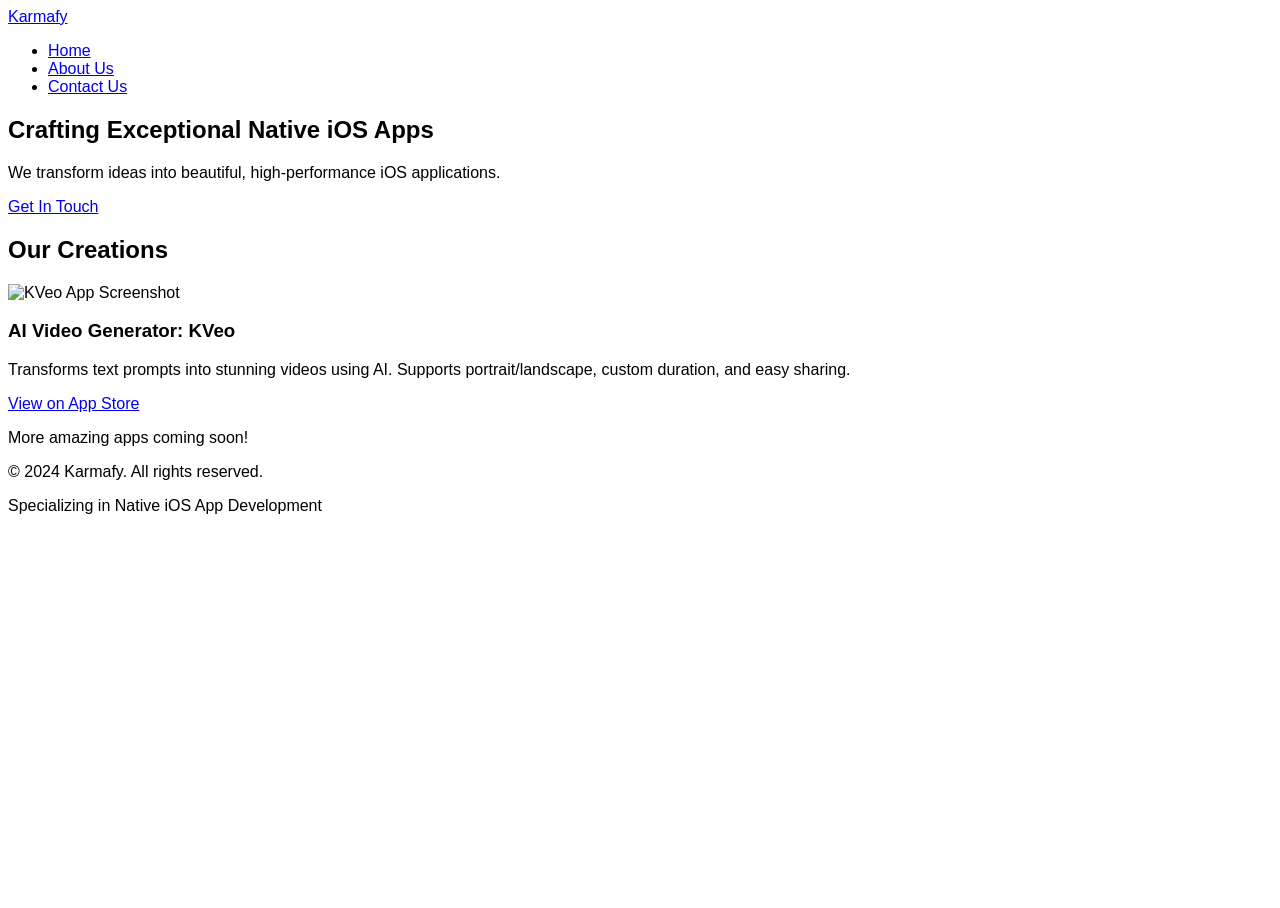
==== index.html @ cdb6f8f4 "initial commit" ====
<!DOCTYPE html>
<html lang="en">
<head>
    <meta charset="UTF-8">
    <meta name="viewport" content="width=device-width, initial-scale=1.0">
    <title>Karmafy - Native iOS App Development</title>
    <script src="https://cdn.tailwindcss.com"></script>
    <link rel="stylesheet" href="style.css">
    <style>
        /* Basic animation */
        @keyframes fadeIn {
            from { opacity: 0; transform: translateY(20px); }
            to { opacity: 1; transform: translateY(0); }
        }
        .animate-fadeIn {
            animation: fadeIn 0.8s ease-out forwards;
        }
    </style>
</head>
<body class="bg-gray-100 text-gray-800 font-sans">

    <!-- Header & Navigation -->
    <header class="bg-white shadow-md sticky top-0 z-50">
        <nav class="container mx-auto px-6 py-4 flex justify-between items-center">
            <a href="index.html" class="text-2xl font-bold text-indigo-600">Karmafy</a>
            <ul class="flex space-x-6">
                <li><a href="index.html" class="text-gray-600 hover:text-indigo-600 font-medium">Home</a></li>
                <li><a href="about.html" class="text-gray-600 hover:text-indigo-600 font-medium">About Us</a></li>
                <li><a href="contact.html" class="text-gray-600 hover:text-indigo-600 font-medium">Contact Us</a></li>
            </ul>
        </nav>
    </header>

    <!-- Hero Section -->
    <section class="bg-indigo-600 text-white py-20 animate-fadeIn">
        <div class="container mx-auto px-6 text-center">
            <h1 class="text-4xl md:text-5xl font-bold mb-4">Crafting Exceptional Native iOS Apps</h1>
            <p class="text-lg md:text-xl mb-8 text-indigo-100">We transform ideas into beautiful, high-performance iOS applications.</p>
            <a href="contact.html" class="bg-white text-indigo-600 font-semibold py-3 px-8 rounded-full hover:bg-gray-100 transition duration-300">Get In Touch</a>
        </div>
    </section>

    <!-- App Showcase Section -->
    <section id="apps" class="py-16">
        <div class="container mx-auto px-6">
            <h2 class="text-3xl font-bold text-center mb-12 animate-fadeIn" style="animation-delay: 0.2s;">Our Creations</h2>
            <div class="grid grid-cols-1 md:grid-cols-2 lg:grid-cols-3 gap-10">

                <!-- App Card 1: KVeo -->
                <div class="bg-white rounded-lg shadow-lg overflow-hidden transform hover:scale-105 transition duration-300 animate-fadeIn" style="animation-delay: 0.4s;">
                    <img src="assets/kveo-placeholder.png" alt="KVeo App Screenshot" class="w-full h-48 object-cover">
                    <div class="p-6">
                        <h3 class="text-xl font-semibold mb-2">AI Video Generator: KVeo</h3>
                        <p class="text-gray-600 mb-4">Transforms text prompts into stunning videos using AI. Supports portrait/landscape, custom duration, and easy sharing.</p>
                        <a href="https://apps.apple.com/app/id6744858677" target="_blank" rel="noopener noreferrer" class="inline-block bg-indigo-500 text-white py-2 px-4 rounded hover:bg-indigo-600 transition duration-300">View on App Store</a>
                    </div>
                </div>

                <!-- Add more app cards here -->
                 <div class="bg-white rounded-lg shadow-lg overflow-hidden transform hover:scale-105 transition duration-300 animate-fadeIn flex items-center justify-center h-full border-2 border-dashed border-gray-300" style="animation-delay: 0.6s;">
                    <p class="text-gray-500 text-center p-6">More amazing apps coming soon!</p>
                 </div>


            </div>
        </div>
    </section>

    <!-- Footer -->
    <footer class="bg-gray-800 text-gray-300 py-8 mt-16">
        <div class="container mx-auto px-6 text-center">
            <p>&copy; 2024 Karmafy. All rights reserved.</p>
             <p class="text-sm text-gray-500 mt-2">Specializing in Native iOS App Development</p>
        </div>
    </footer>

</body>
</html>
---- style.css ----
/* Custom Styles for Karmafy Website */

/* Ensure html and body take full height for potential sticky footer or layout needs */
html, body {
    height: 100%;
    font-family: sans-serif; /* Basic font stack */
}

/* Define animations */
@keyframes fadeIn {
    from {
        opacity: 0;
        transform: translateY(20px);
    }
    to {
        opacity: 1;
        transform: translateY(0);
    }
}

/* Utility class to apply the animation */
/* We apply this directly via inline style in the HTML for delay variations,
   but keep the definition here for clarity and potential future use. */
.animate-fadeIn {
    animation: fadeIn 0.8s ease-out forwards;
}

/* Add any additional custom styles or more complex animations below */

/* Example: Style for active navigation link (requires JS or page-specific classes) */
/* 
nav ul li a.active {
    color: #4f46e5; 
    font-weight: bold;
}
*/

/* Styling adjustments for Tailwind components if needed */
body {
    @apply bg-gray-100 text-gray-800 font-sans;
}

header {
    @apply bg-white shadow-md sticky top-0 z-50;
}

nav {
    @apply container mx-auto px-6 py-4 flex justify-between items-center;
}

footer {
    @apply bg-gray-800 text-gray-300 py-8 mt-16;
}

/* Note: @apply directives require a build step if used outside of Tailwind's direct mechanisms.
   If not using a build step, stick to standard CSS or Tailwind classes in HTML. 
   Keeping these here for reference but they won't work via CDN alone. */
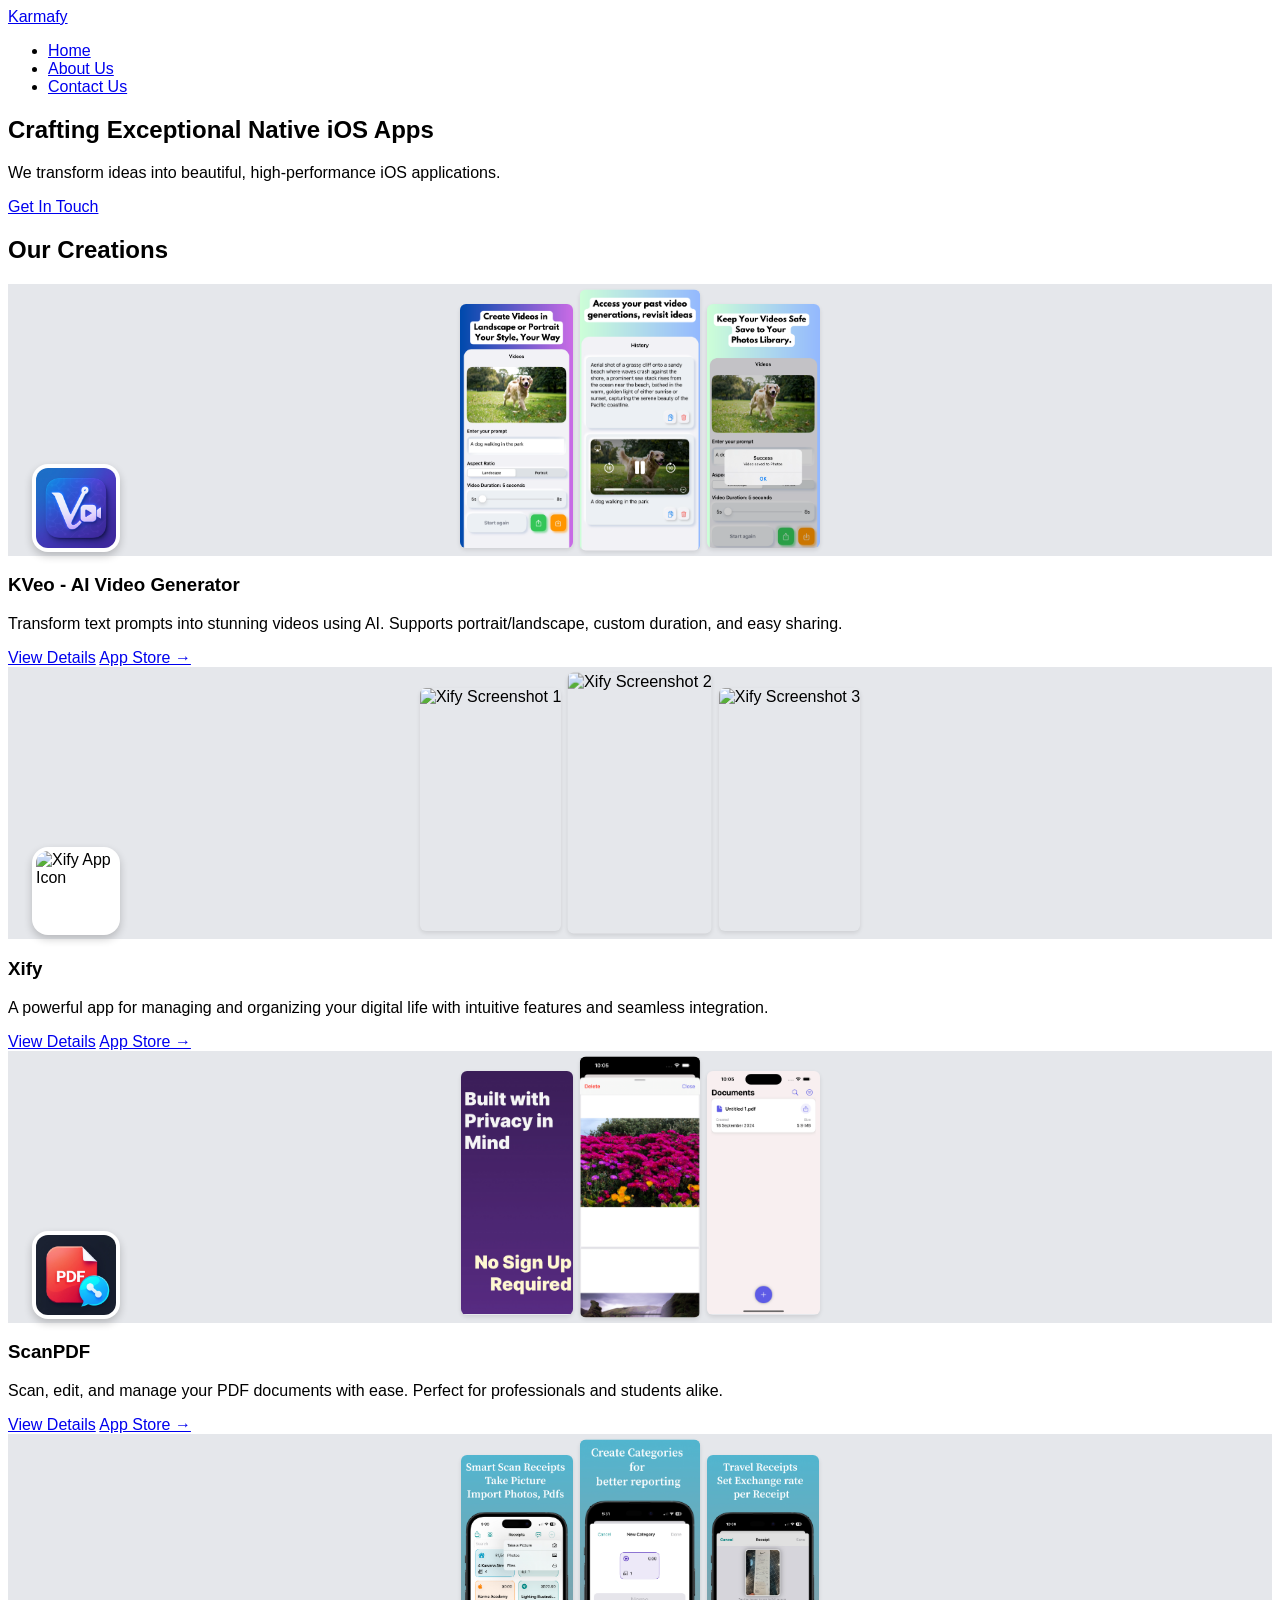
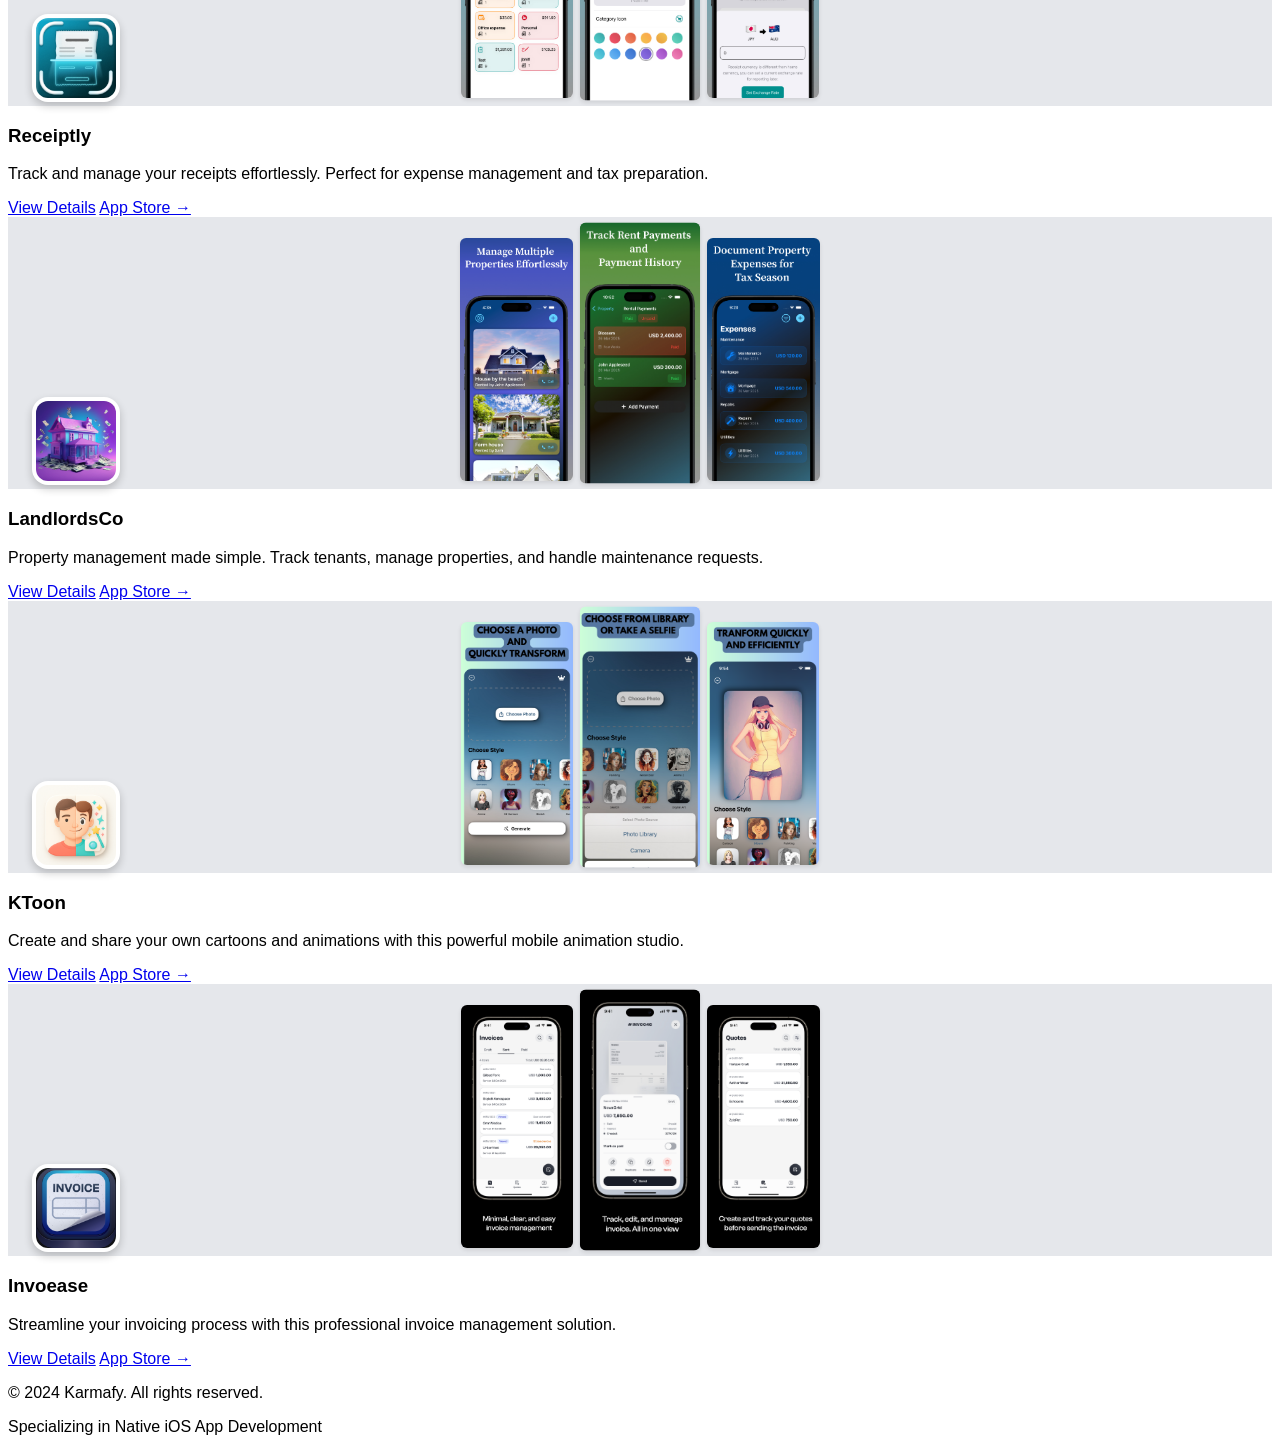
==== commit e1561739: "updated app icons and screenshots" ====
--- a/index.html
+++ b/index.html
@@ -15,6 +15,58 @@
         .animate-fadeIn {
             animation: fadeIn 0.8s ease-out forwards;
         }
+        
+        /* Modern card hover effect */
+        .app-card {
+            transition: all 0.3s ease;
+            position: relative; /* Needed for absolute positioning of icon */
+        }
+        .app-card:hover {
+            transform: translateY(-5px);
+            box-shadow: 0 10px 25px -5px rgba(0, 0, 0, 0.1);
+        }
+        
+        /* Updated screenshot preview styles */
+        .app-screenshots-preview {
+            display: flex;
+            justify-content: center; /* Center the screenshots horizontally */
+            align-items: flex-end; /* Align bottom */
+            gap: 0.5rem; /* Space between screenshots */
+            padding: 0.5rem; /* Padding around the group */
+            height: 16rem; /* h-64 */
+            overflow: hidden; /* Hide overflow */
+            background-color: #e5e7eb; /* gray-200, slightly darker */
+        }
+        .app-screenshot-preview {
+            height: 95%; /* Slightly less than container */
+            max-width: 30%; /* Limit width */
+            object-fit: contain;
+            border-radius: 0.375rem; /* rounded-md */
+            box-shadow: 0 2px 4px rgba(0,0,0,0.1);
+            flex-shrink: 0; /* Prevent shrinking */
+        }
+         /* Style for the middle screenshot to be slightly larger/raised */
+        .app-screenshot-preview:nth-child(2) {
+             height: 100%; /* Full height */
+             transform: scale(1.02); /* Slightly larger */
+             z-index: 10;
+        }
+
+
+        /* App Icon Styling */
+        .app-icon {
+            position: absolute;
+            top: 14rem; /* Adjust based on screenshot height (h-64 = 16rem) - slightly less now */
+            left: 1.5rem; /* Corresponds to p-6 */
+            transform: translateY(-50%);
+            width: 5rem; /* 80px */
+            height: 5rem; /* 80px */
+            border-radius: 1rem; /* Rounded corners */
+            box-shadow: 0 4px 8px rgba(0,0,0,0.2);
+            background-color: white; /* Ensure bg visibility if image has transparency */
+            padding: 0.25rem; /* Small padding */
+            z-index: 20; /* Ensure icon is above screenshots */
+        }
     </style>
 </head>
 <body class="bg-gray-100 text-gray-800 font-sans">
@@ -44,23 +96,133 @@
     <section id="apps" class="py-16">
         <div class="container mx-auto px-6">
             <h2 class="text-3xl font-bold text-center mb-12 animate-fadeIn" style="animation-delay: 0.2s;">Our Creations</h2>
-            <div class="grid grid-cols-1 md:grid-cols-2 lg:grid-cols-3 gap-10">
-
-                <!-- App Card 1: KVeo -->
-                <div class="bg-white rounded-lg shadow-lg overflow-hidden transform hover:scale-105 transition duration-300 animate-fadeIn" style="animation-delay: 0.4s;">
-                    <img src="assets/kveo-placeholder.png" alt="KVeo App Screenshot" class="w-full h-48 object-cover">
-                    <div class="p-6">
-                        <h3 class="text-xl font-semibold mb-2">AI Video Generator: KVeo</h3>
-                        <p class="text-gray-600 mb-4">Transforms text prompts into stunning videos using AI. Supports portrait/landscape, custom duration, and easy sharing.</p>
-                        <a href="https://apps.apple.com/app/id6744858677" target="_blank" rel="noopener noreferrer" class="inline-block bg-indigo-500 text-white py-2 px-4 rounded hover:bg-indigo-600 transition duration-300">View on App Store</a>
-                    </div>
-                </div>
-
-                <!-- Add more app cards here -->
-                 <div class="bg-white rounded-lg shadow-lg overflow-hidden transform hover:scale-105 transition duration-300 animate-fadeIn flex items-center justify-center h-full border-2 border-dashed border-gray-300" style="animation-delay: 0.6s;">
-                    <p class="text-gray-500 text-center p-6">More amazing apps coming soon!</p>
-                 </div>
-
+            <div class="grid grid-cols-1 md:grid-cols-2 lg:grid-cols-3 gap-x-8 gap-y-12"> <!-- Increased gap-y -->
+
+                <!-- KVeo App Card -->
+                <div class="app-card bg-white rounded-xl shadow-lg overflow-hidden animate-fadeIn" style="animation-delay: 0.4s;" data-appname="kveo">
+                    <div class="app-screenshots-preview"> 
+                        <img src="assets/kveo/1.png" alt="KVeo Screenshot 1" class="app-screenshot-preview">
+                        <img src="assets/kveo/2.png" alt="KVeo Screenshot 2" class="app-screenshot-preview">
+                        <img src="assets/kveo/3.png" alt="KVeo Screenshot 3" class="app-screenshot-preview">
+                    </div>
+                    <img src="assets/kveo/appIcon.png" alt="KVeo App Icon" class="app-icon">
+                    <div class="p-6 pt-12"> <!-- Reduced top padding slightly -->
+                        <h3 class="text-xl font-semibold mb-2 mt-2">KVeo - AI Video Generator</h3> <!-- Added mt-2 -->
+                        <p class="text-gray-600 mb-4 text-sm leading-relaxed">Transform text prompts into stunning videos using AI. Supports portrait/landscape, custom duration, and easy sharing.</p>
+                        <div class="flex justify-between items-center mt-4">
+                            <a href="app-detail.html?app=kveo" class="text-sm text-indigo-500 hover:underline">View Details</a>
+                            <a href="#" target="_blank" rel="noopener noreferrer" class="app-store-link inline-block bg-indigo-600 text-white text-sm py-2 px-5 rounded-lg hover:bg-indigo-700 transition duration-300">App Store &rarr;</a>
+                        </div>
+                    </div>
+                </div>
+
+                <!-- Xify App Card -->
+                 <div class="app-card bg-white rounded-xl shadow-lg overflow-hidden animate-fadeIn" style="animation-delay: 0.5s;" data-appname="xify">
+                    <div class="app-screenshots-preview">
+                        <img src="assets/xify/1.png" alt="Xify Screenshot 1" class="app-screenshot-preview">
+                        <img src="assets/xify/2.png" alt="Xify Screenshot 2" class="app-screenshot-preview">
+                        <img src="assets/xify/3.png" alt="Xify Screenshot 3" class="app-screenshot-preview">
+                    </div>
+                    <img src="assets/xify/appIcon.png" alt="Xify App Icon" class="app-icon">
+                    <div class="p-6 pt-12">
+                        <h3 class="text-xl font-semibold mb-2 mt-2">Xify</h3>
+                        <p class="text-gray-600 mb-4 text-sm leading-relaxed">A powerful app for managing and organizing your digital life with intuitive features and seamless integration.</p>
+                         <div class="flex justify-between items-center mt-4">
+                            <a href="app-detail.html?app=xify" class="text-sm text-indigo-500 hover:underline">View Details</a>
+                            <a href="#" target="_blank" rel="noopener noreferrer" class="app-store-link inline-block bg-indigo-600 text-white text-sm py-2 px-5 rounded-lg hover:bg-indigo-700 transition duration-300">App Store &rarr;</a> <!-- Update href -->
+                        </div>
+                    </div>
+                </div>
+
+                <!-- ScanPDF App Card -->
+                 <div class="app-card bg-white rounded-xl shadow-lg overflow-hidden animate-fadeIn" style="animation-delay: 0.6s;" data-appname="scanpdf">
+                    <div class="app-screenshots-preview">
+                        <img src="assets/scanpdf/1.png" alt="ScanPDF Screenshot 1" class="app-screenshot-preview">
+                        <img src="assets/scanpdf/2.png" alt="ScanPDF Screenshot 2" class="app-screenshot-preview">
+                        <img src="assets/scanpdf/3.png" alt="ScanPDF Screenshot 3" class="app-screenshot-preview">
+                    </div>
+                     <img src="assets/scanpdf/appIcon.png" alt="ScanPDF App Icon" class="app-icon">
+                    <div class="p-6 pt-12">
+                        <h3 class="text-xl font-semibold mb-2 mt-2">ScanPDF</h3>
+                        <p class="text-gray-600 mb-4 text-sm leading-relaxed">Scan, edit, and manage your PDF documents with ease. Perfect for professionals and students alike.</p>
+                         <div class="flex justify-between items-center mt-4">
+                            <a href="app-detail.html?app=scanpdf" class="text-sm text-indigo-500 hover:underline">View Details</a>
+                            <a href="#" target="_blank" rel="noopener noreferrer" class="app-store-link inline-block bg-indigo-600 text-white text-sm py-2 px-5 rounded-lg hover:bg-indigo-700 transition duration-300">App Store &rarr;</a> <!-- Update href -->
+                        </div>
+                    </div>
+                </div>
+
+                <!-- Receiptly App Card -->
+                 <div class="app-card bg-white rounded-xl shadow-lg overflow-hidden animate-fadeIn" style="animation-delay: 0.7s;" data-appname="receiptly">
+                    <div class="app-screenshots-preview">
+                        <img src="assets/receiptly/1.png" alt="Receiptly Screenshot 1" class="app-screenshot-preview">
+                        <img src="assets/receiptly/2.png" alt="Receiptly Screenshot 2" class="app-screenshot-preview">
+                        <img src="assets/receiptly/3.png" alt="Receiptly Screenshot 3" class="app-screenshot-preview">
+                    </div>
+                    <img src="assets/receiptly/appIcon.png" alt="Receiptly App Icon" class="app-icon">
+                    <div class="p-6 pt-12">
+                        <h3 class="text-xl font-semibold mb-2 mt-2">Receiptly</h3>
+                        <p class="text-gray-600 mb-4 text-sm leading-relaxed">Track and manage your receipts effortlessly. Perfect for expense management and tax preparation.</p>
+                         <div class="flex justify-between items-center mt-4">
+                            <a href="app-detail.html?app=receiptly" class="text-sm text-indigo-500 hover:underline">View Details</a>
+                            <a href="#" target="_blank" rel="noopener noreferrer" class="app-store-link inline-block bg-indigo-600 text-white text-sm py-2 px-5 rounded-lg hover:bg-indigo-700 transition duration-300">App Store &rarr;</a> <!-- Update href -->
+                        </div>
+                    </div>
+                </div>
+
+                <!-- LandlordsCo App Card -->
+                <div class="app-card bg-white rounded-xl shadow-lg overflow-hidden animate-fadeIn" style="animation-delay: 0.8s;" data-appname="landlordsco">
+                    <div class="app-screenshots-preview">
+                        <img src="assets/landlordsco/1.png" alt="LandlordsCo Screenshot 1" class="app-screenshot-preview">
+                        <img src="assets/landlordsco/2.png" alt="LandlordsCo Screenshot 2" class="app-screenshot-preview">
+                        <img src="assets/landlordsco/3.png" alt="LandlordsCo Screenshot 3" class="app-screenshot-preview">
+                    </div>
+                    <img src="assets/landlordsco/appIcon.png" alt="LandlordsCo App Icon" class="app-icon">
+                    <div class="p-6 pt-12">
+                        <h3 class="text-xl font-semibold mb-2 mt-2">LandlordsCo</h3>
+                        <p class="text-gray-600 mb-4 text-sm leading-relaxed">Property management made simple. Track tenants, manage properties, and handle maintenance requests.</p>
+                        <div class="flex justify-between items-center mt-4">
+                            <a href="app-detail.html?app=landlordsco" class="text-sm text-indigo-500 hover:underline">View Details</a>
+                            <a href="#" target="_blank" rel="noopener noreferrer" class="app-store-link inline-block bg-indigo-600 text-white text-sm py-2 px-5 rounded-lg hover:bg-indigo-700 transition duration-300">App Store &rarr;</a> <!-- Update href -->
+                        </div>
+                    </div>
+                </div>
+
+                <!-- KToon App Card -->
+                 <div class="app-card bg-white rounded-xl shadow-lg overflow-hidden animate-fadeIn" style="animation-delay: 0.9s;" data-appname="ktoon">
+                     <div class="app-screenshots-preview">
+                        <img src="assets/ktoon/1.png" alt="KToon Screenshot 1" class="app-screenshot-preview">
+                        <img src="assets/ktoon/2.png" alt="KToon Screenshot 2" class="app-screenshot-preview">
+                        <img src="assets/ktoon/3.png" alt="KToon Screenshot 3" class="app-screenshot-preview">
+                    </div>
+                    <img src="assets/ktoon/appIcon.png" alt="KToon App Icon" class="app-icon">
+                    <div class="p-6 pt-12">
+                        <h3 class="text-xl font-semibold mb-2 mt-2">KToon</h3>
+                        <p class="text-gray-600 mb-4 text-sm leading-relaxed">Create and share your own cartoons and animations with this powerful mobile animation studio.</p>
+                        <div class="flex justify-between items-center mt-4">
+                            <a href="app-detail.html?app=ktoon" class="text-sm text-indigo-500 hover:underline">View Details</a>
+                            <a href="#" target="_blank" rel="noopener noreferrer" class="app-store-link inline-block bg-indigo-600 text-white text-sm py-2 px-5 rounded-lg hover:bg-indigo-700 transition duration-300">App Store &rarr;</a> <!-- Update href -->
+                        </div>
+                    </div>
+                </div>
+
+                <!-- Invoease App Card -->
+                 <div class="app-card bg-white rounded-xl shadow-lg overflow-hidden animate-fadeIn" style="animation-delay: 1.0s;" data-appname="invoease">
+                     <div class="app-screenshots-preview">
+                        <img src="assets/invoease/1.png" alt="Invoease Screenshot 1" class="app-screenshot-preview">
+                        <img src="assets/invoease/2.png" alt="Invoease Screenshot 2" class="app-screenshot-preview">
+                        <img src="assets/invoease/3.png" alt="Invoease Screenshot 3" class="app-screenshot-preview">
+                    </div>
+                    <img src="assets/invoease/appIcon.png" alt="Invoease App Icon" class="app-icon">
+                    <div class="p-6 pt-12">
+                        <h3 class="text-xl font-semibold mb-2 mt-2">Invoease</h3>
+                        <p class="text-gray-600 mb-4 text-sm leading-relaxed">Streamline your invoicing process with this professional invoice management solution.</p>
+                         <div class="flex justify-between items-center mt-4">
+                            <a href="app-detail.html?app=invoease" class="text-sm text-indigo-500 hover:underline">View Details</a>
+                            <a href="#" target="_blank" rel="noopener noreferrer" class="app-store-link inline-block bg-indigo-600 text-white text-sm py-2 px-5 rounded-lg hover:bg-indigo-700 transition duration-300">App Store &rarr;</a> <!-- Update href -->
+                        </div>
+                    </div>
+                </div>
 
             </div>
         </div>
@@ -70,9 +232,58 @@
     <footer class="bg-gray-800 text-gray-300 py-8 mt-16">
         <div class="container mx-auto px-6 text-center">
             <p>&copy; 2024 Karmafy. All rights reserved.</p>
-             <p class="text-sm text-gray-500 mt-2">Specializing in Native iOS App Development</p>
+            <p class="text-sm text-gray-500 mt-2">Specializing in Native iOS App Development</p>
         </div>
     </footer>
 
+    <script>
+    document.addEventListener('DOMContentLoaded', () => {
+        const appCards = document.querySelectorAll('.app-card');
+
+        appCards.forEach(card => {
+            const appName = card.dataset.appname;
+            const appStoreLink = card.querySelector('.app-store-link');
+
+            if (!appName || !appStoreLink) {
+                console.warn('Could not find appName or App Store link for a card:', card);
+                return; // Skip this card if essential elements are missing
+            }
+
+            // Define the base URL for the App Store
+            const appStoreBaseUrl = 'https://apps.apple.com/app/id';
+
+            // Fetch the descriptions.json for this app
+            fetch(`assets/${appName}/descriptions.json`)
+                .then(response => {
+                    if (!response.ok) {
+                        // If file not found (404) or other error, log it but don't break the page
+                        console.warn(`Could not fetch descriptions.json for ${appName}. Status: ${response.status}`);
+                        return null; // Return null to indicate failure
+                    }
+                    return response.json();
+                })
+                .then(data => {
+                    if (data && data.appId) {
+                        const appStoreUrl = `${appStoreBaseUrl}${data.appId}`;
+                        appStoreLink.href = appStoreUrl; // Update the link's href
+                    } else if (data) {
+                         // JSON loaded but appId is missing
+                        console.warn(`AppId not found in descriptions.json for ${appName}. Leaving link as '#'.`);
+                        appStoreLink.href = '#'; // Keep default or set explicitly
+                    } else {
+                        // This case handles the null return from a failed fetch
+                        console.warn(`Descriptions.json was not loaded for ${appName}. Leaving link as '#'.`);
+                        appStoreLink.href = '#'; // Keep default or set explicitly
+                    }
+                })
+                .catch(error => {
+                    // Catch network errors or JSON parsing errors
+                    console.error(`Error processing descriptions.json for ${appName}:`, error);
+                     appStoreLink.href = '#'; // Ensure link doesn't point anywhere problematic
+                });
+        });
+    });
+    </script>
+
 </body>
 </html> 
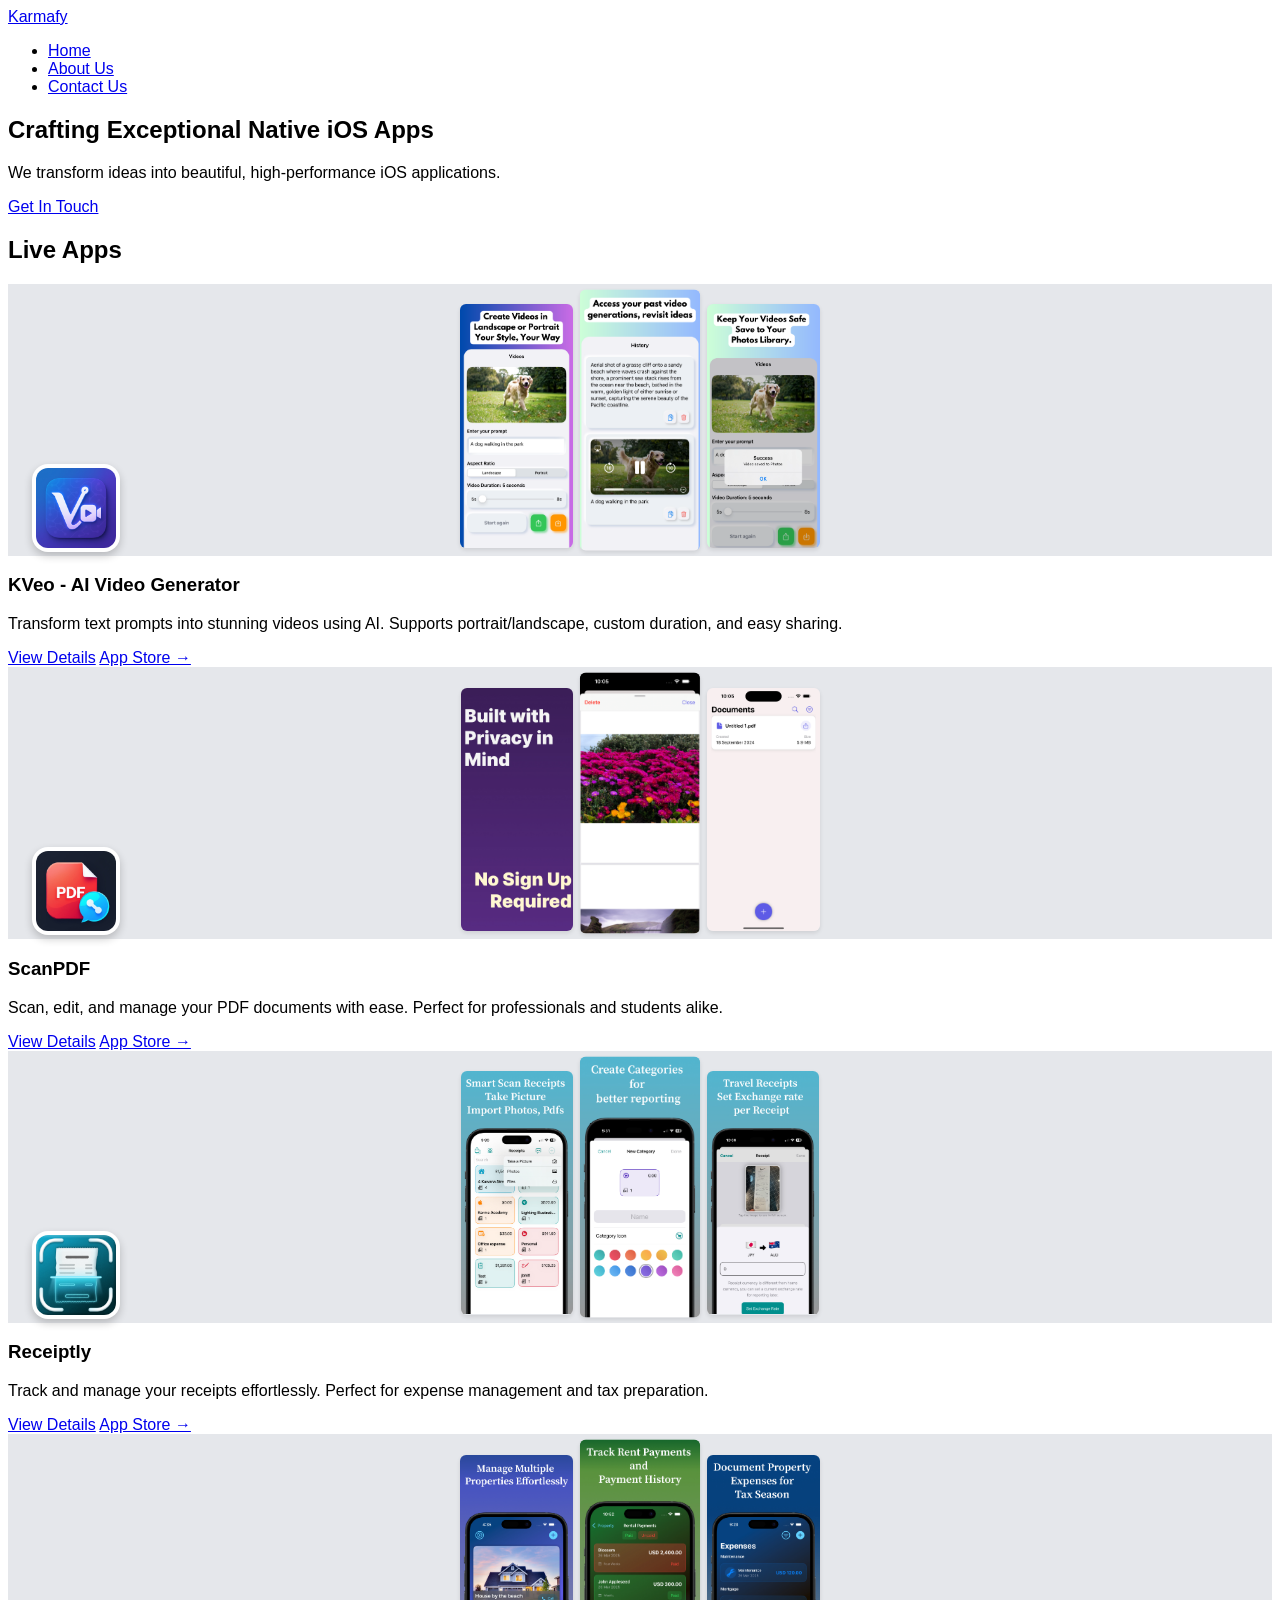
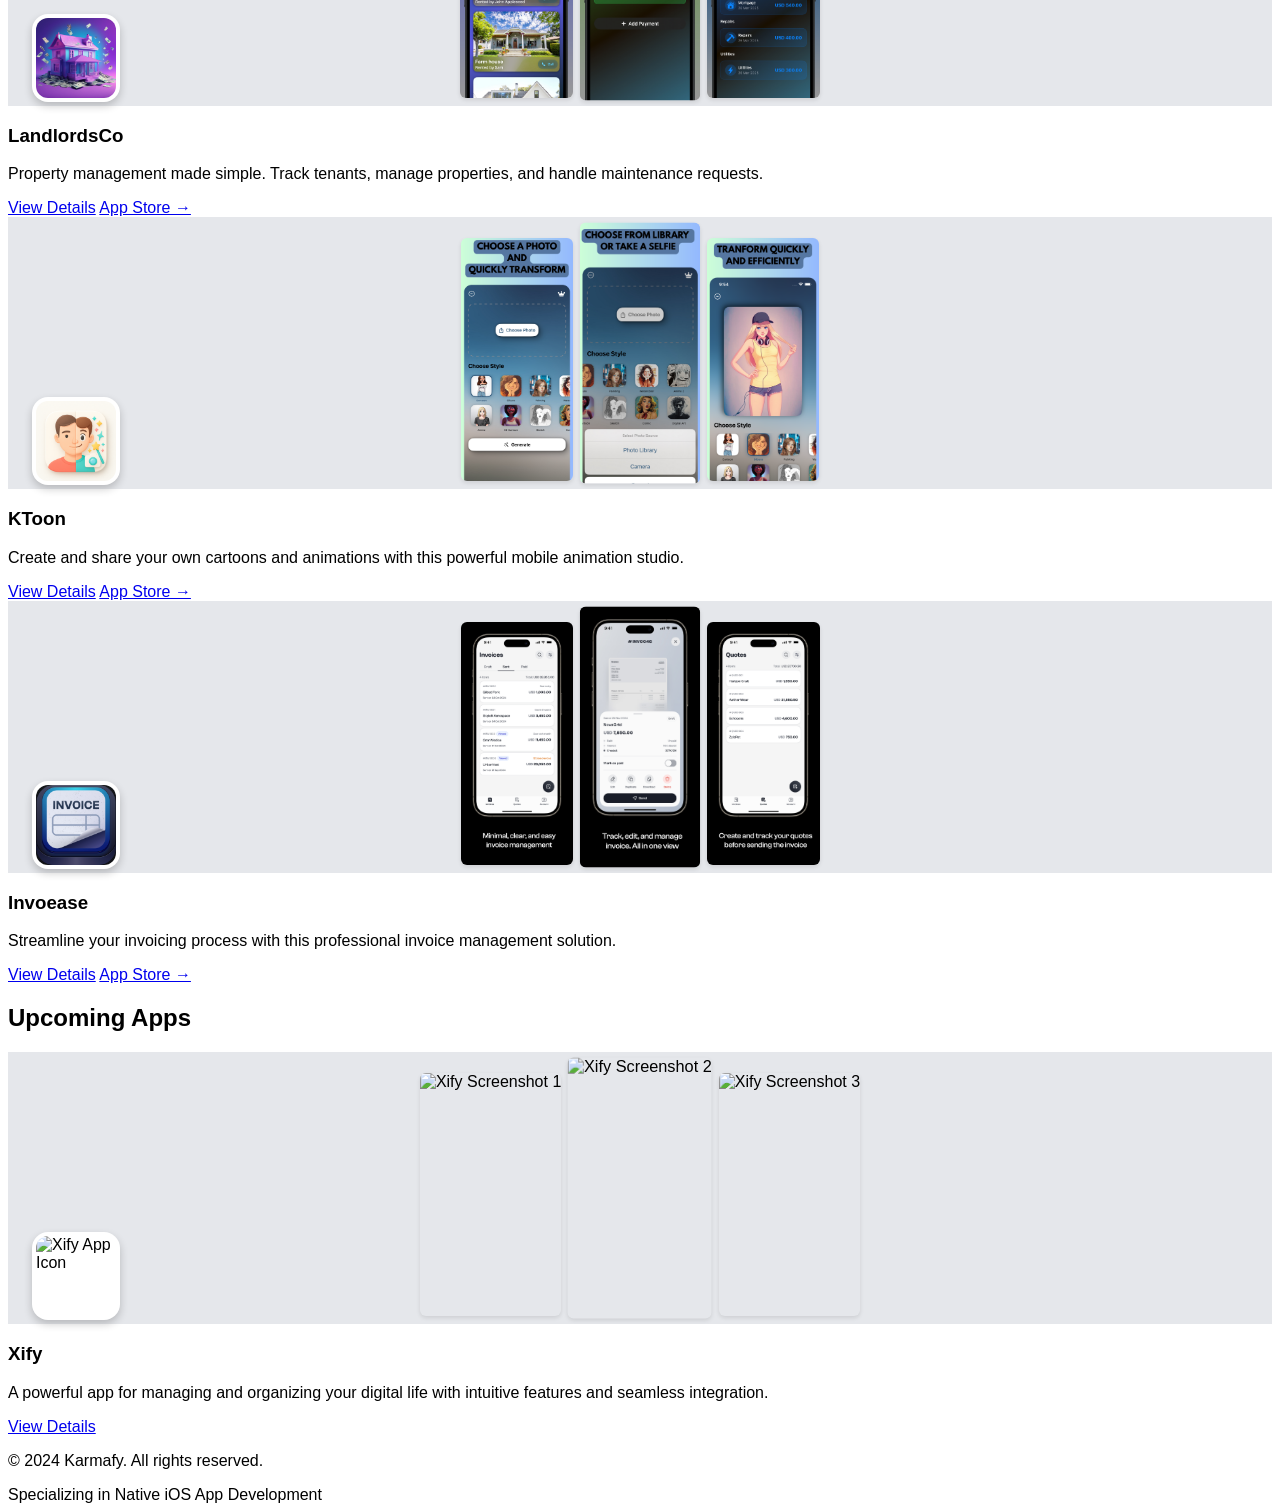
==== commit c2a2db90: "create different sections live and upcoming" ====
--- a/index.html
+++ b/index.html
@@ -95,8 +95,25 @@
     <!-- App Showcase Section -->
     <section id="apps" class="py-16">
         <div class="container mx-auto px-6">
-            <h2 class="text-3xl font-bold text-center mb-12 animate-fadeIn" style="animation-delay: 0.2s;">Our Creations</h2>
-            <div class="grid grid-cols-1 md:grid-cols-2 lg:grid-cols-3 gap-x-8 gap-y-12"> <!-- Increased gap-y -->
+            
+            <!-- Live Apps Section -->
+            <div id="live-apps-section">
+                <h2 class="text-3xl font-bold text-center mb-12 animate-fadeIn" style="animation-delay: 0.2s;">Live Apps</h2>
+                <div id="live-apps-grid" class="grid grid-cols-1 md:grid-cols-2 lg:grid-cols-3 gap-x-8 gap-y-12 mb-16">
+                    <!-- Live app cards will be moved here by JS -->
+                </div>
+            </div>
+
+            <!-- Upcoming Apps Section -->
+            <div id="upcoming-apps-section" style="display: none;"> <!-- Initially hidden -->
+                 <h2 class="text-3xl font-bold text-center mb-12 animate-fadeIn" style="animation-delay: 0.3s;">Upcoming Apps</h2>
+                 <div id="upcoming-apps-grid" class="grid grid-cols-1 md:grid-cols-2 lg:grid-cols-3 gap-x-8 gap-y-12">
+                    <!-- Upcoming app cards will be moved here by JS -->
+                </div>
+            </div>
+
+            <!-- Original container - Will be hidden/cleared by JS -->
+            <div id="original-apps-grid" class="grid grid-cols-1 md:grid-cols-2 lg:grid-cols-3 gap-x-8 gap-y-12" style="display: none;"> 
 
                 <!-- KVeo App Card -->
                 <div class="app-card bg-white rounded-xl shadow-lg overflow-hidden animate-fadeIn" style="animation-delay: 0.4s;" data-appname="kveo">
@@ -238,50 +255,103 @@
 
     <script>
     document.addEventListener('DOMContentLoaded', () => {
-        const appCards = document.querySelectorAll('.app-card');
-
-        appCards.forEach(card => {
+        const originalAppsGrid = document.getElementById('original-apps-grid');
+        const liveAppsGrid = document.getElementById('live-apps-grid');
+        const upcomingAppsGrid = document.getElementById('upcoming-apps-grid');
+        const upcomingSection = document.getElementById('upcoming-apps-section');
+        const appCards = Array.from(originalAppsGrid.querySelectorAll('.app-card')); // Get cards from original grid
+
+        if (!liveAppsGrid || !upcomingAppsGrid || !upcomingSection || !originalAppsGrid) {
+            console.error('Required grid elements not found!');
+            return;
+        }
+
+        const appStoreBaseUrl = 'https://apps.apple.com/app/id';
+        let upcomingAppCount = 0;
+
+        // Create an array of promises to fetch data for all cards
+        const fetchPromises = appCards.map(card => {
             const appName = card.dataset.appname;
-            const appStoreLink = card.querySelector('.app-store-link');
-
-            if (!appName || !appStoreLink) {
-                console.warn('Could not find appName or App Store link for a card:', card);
-                return; // Skip this card if essential elements are missing
+            if (!appName) {
+                console.warn('Card missing data-appname:', card);
+                return Promise.resolve({ card, data: null, error: 'Missing data-appname' }); // Resolve gracefully
             }
-
-            // Define the base URL for the App Store
-            const appStoreBaseUrl = 'https://apps.apple.com/app/id';
-
-            // Fetch the descriptions.json for this app
-            fetch(`assets/${appName}/descriptions.json`)
+            
+            return fetch(`assets/${appName}/descriptions.json`)
                 .then(response => {
                     if (!response.ok) {
-                        // If file not found (404) or other error, log it but don't break the page
+                        // Treat fetch errors (like 404) as 'upcoming' or 'data unavailable'
                         console.warn(`Could not fetch descriptions.json for ${appName}. Status: ${response.status}`);
-                        return null; // Return null to indicate failure
+                        return { card, data: { isLive: false, appId: null }, error: `Fetch failed: ${response.status}` }; // Default to upcoming
                     }
-                    return response.json();
-                })
-                .then(data => {
-                    if (data && data.appId) {
-                        const appStoreUrl = `${appStoreBaseUrl}${data.appId}`;
-                        appStoreLink.href = appStoreUrl; // Update the link's href
-                    } else if (data) {
-                         // JSON loaded but appId is missing
-                        console.warn(`AppId not found in descriptions.json for ${appName}. Leaving link as '#'.`);
-                        appStoreLink.href = '#'; // Keep default or set explicitly
-                    } else {
-                        // This case handles the null return from a failed fetch
-                        console.warn(`Descriptions.json was not loaded for ${appName}. Leaving link as '#'.`);
-                        appStoreLink.href = '#'; // Keep default or set explicitly
-                    }
+                    return response.json().then(data => ({ card, data, error: null }));
                 })
                 .catch(error => {
-                    // Catch network errors or JSON parsing errors
-                    console.error(`Error processing descriptions.json for ${appName}:`, error);
-                     appStoreLink.href = '#'; // Ensure link doesn't point anywhere problematic
+                    console.error(`Error fetching or parsing descriptions.json for ${appName}:`, error);
+                    return { card, data: { isLive: false, appId: null }, error: error.message }; // Default to upcoming on error
                 });
         });
+
+        // Process all fetches once they settle
+        Promise.allSettled(fetchPromises)
+            .then(results => {
+                results.forEach(result => {
+                    let isLive = false; // Default to not live
+
+                    if (result.status === 'fulfilled') {
+                        const { card, data, error } = result.value;
+                        const appStoreLink = card.querySelector('.app-store-link');
+                        
+                        // Determine live status
+                        isLive = (data && data.isLive === true);
+
+                        // Update App Store link if possible AND the app is live
+                        if (appStoreLink && isLive && data && data.appId) {
+                            const appStoreUrl = `${appStoreBaseUrl}${data.appId}`;
+                            appStoreLink.href = appStoreUrl;
+                            appStoreLink.style.display = ''; // Ensure visible if live
+                        } else if (appStoreLink) {
+                            // If not live, or no appId, hide the link
+                            appStoreLink.style.display = 'none'; 
+                            if(!error && !isLive && data && data.appId) console.warn(`Hiding App Store link for non-live app: ${card.dataset.appname}`);
+                            else if(!error && isLive && !(data && data.appId)) console.warn(`Hiding App Store link due to missing appId for live app: ${card.dataset.appname}`);
+                            else if (!isLive) console.warn(`Hiding App Store link for upcoming/failed fetch app: ${card.dataset.appname}`);
+                        }
+
+                        // Sort into grids based on determined live status
+                        if (isLive) {
+                            liveAppsGrid.appendChild(card);
+                        } else {
+                            upcomingAppsGrid.appendChild(card);
+                            upcomingAppCount++;
+                        }
+                    } else {
+                        // Handle rejected promises (though catch above should handle most)
+                        console.error('Fetch promise rejected:', result.reason);
+                        // Move card to upcoming as a fallback
+                         if(result.reason && result.reason.card) {
+                            const card = result.reason.card;
+                            const appStoreLink = card.querySelector('.app-store-link');
+                            if (appStoreLink) {
+                                 appStoreLink.style.display = 'none'; // Hide link on error too
+                            }
+                            upcomingAppsGrid.appendChild(card);
+                            upcomingAppCount++;
+                         } 
+                    }
+                });
+
+                // Show the upcoming section only if it has apps
+                if (upcomingAppCount > 0) {
+                    upcomingSection.style.display = 'block';
+                }
+                
+                // Optional: Remove the original grid from DOM after processing
+                // originalAppsGrid.remove(); 
+                // Or ensure it stays hidden:
+                 originalAppsGrid.style.display = 'none';
+
+            });
     });
     </script>
 
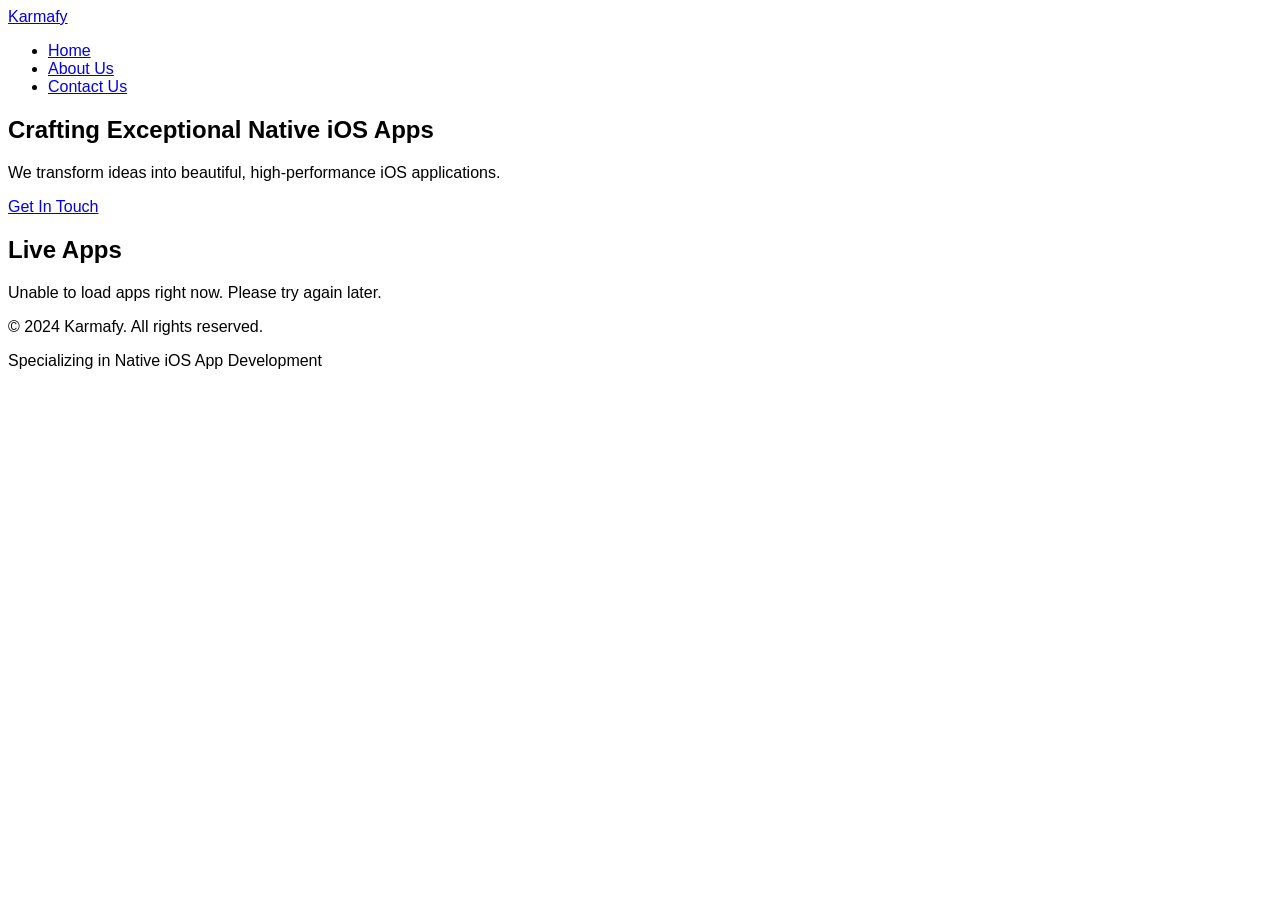
==== commit fea61497: "updated site" ====
--- a/index.html
+++ b/index.html
@@ -253,107 +253,7 @@
         </div>
     </footer>
 
-    <script>
-    document.addEventListener('DOMContentLoaded', () => {
-        const originalAppsGrid = document.getElementById('original-apps-grid');
-        const liveAppsGrid = document.getElementById('live-apps-grid');
-        const upcomingAppsGrid = document.getElementById('upcoming-apps-grid');
-        const upcomingSection = document.getElementById('upcoming-apps-section');
-        const appCards = Array.from(originalAppsGrid.querySelectorAll('.app-card')); // Get cards from original grid
-
-        if (!liveAppsGrid || !upcomingAppsGrid || !upcomingSection || !originalAppsGrid) {
-            console.error('Required grid elements not found!');
-            return;
-        }
-
-        const appStoreBaseUrl = 'https://apps.apple.com/app/id';
-        let upcomingAppCount = 0;
-
-        // Create an array of promises to fetch data for all cards
-        const fetchPromises = appCards.map(card => {
-            const appName = card.dataset.appname;
-            if (!appName) {
-                console.warn('Card missing data-appname:', card);
-                return Promise.resolve({ card, data: null, error: 'Missing data-appname' }); // Resolve gracefully
-            }
-            
-            return fetch(`assets/${appName}/descriptions.json`)
-                .then(response => {
-                    if (!response.ok) {
-                        // Treat fetch errors (like 404) as 'upcoming' or 'data unavailable'
-                        console.warn(`Could not fetch descriptions.json for ${appName}. Status: ${response.status}`);
-                        return { card, data: { isLive: false, appId: null }, error: `Fetch failed: ${response.status}` }; // Default to upcoming
-                    }
-                    return response.json().then(data => ({ card, data, error: null }));
-                })
-                .catch(error => {
-                    console.error(`Error fetching or parsing descriptions.json for ${appName}:`, error);
-                    return { card, data: { isLive: false, appId: null }, error: error.message }; // Default to upcoming on error
-                });
-        });
-
-        // Process all fetches once they settle
-        Promise.allSettled(fetchPromises)
-            .then(results => {
-                results.forEach(result => {
-                    let isLive = false; // Default to not live
-
-                    if (result.status === 'fulfilled') {
-                        const { card, data, error } = result.value;
-                        const appStoreLink = card.querySelector('.app-store-link');
-                        
-                        // Determine live status
-                        isLive = (data && data.isLive === true);
-
-                        // Update App Store link if possible AND the app is live
-                        if (appStoreLink && isLive && data && data.appId) {
-                            const appStoreUrl = `${appStoreBaseUrl}${data.appId}`;
-                            appStoreLink.href = appStoreUrl;
-                            appStoreLink.style.display = ''; // Ensure visible if live
-                        } else if (appStoreLink) {
-                            // If not live, or no appId, hide the link
-                            appStoreLink.style.display = 'none'; 
-                            if(!error && !isLive && data && data.appId) console.warn(`Hiding App Store link for non-live app: ${card.dataset.appname}`);
-                            else if(!error && isLive && !(data && data.appId)) console.warn(`Hiding App Store link due to missing appId for live app: ${card.dataset.appname}`);
-                            else if (!isLive) console.warn(`Hiding App Store link for upcoming/failed fetch app: ${card.dataset.appname}`);
-                        }
-
-                        // Sort into grids based on determined live status
-                        if (isLive) {
-                            liveAppsGrid.appendChild(card);
-                        } else {
-                            upcomingAppsGrid.appendChild(card);
-                            upcomingAppCount++;
-                        }
-                    } else {
-                        // Handle rejected promises (though catch above should handle most)
-                        console.error('Fetch promise rejected:', result.reason);
-                        // Move card to upcoming as a fallback
-                         if(result.reason && result.reason.card) {
-                            const card = result.reason.card;
-                            const appStoreLink = card.querySelector('.app-store-link');
-                            if (appStoreLink) {
-                                 appStoreLink.style.display = 'none'; // Hide link on error too
-                            }
-                            upcomingAppsGrid.appendChild(card);
-                            upcomingAppCount++;
-                         } 
-                    }
-                });
-
-                // Show the upcoming section only if it has apps
-                if (upcomingAppCount > 0) {
-                    upcomingSection.style.display = 'block';
-                }
-                
-                // Optional: Remove the original grid from DOM after processing
-                // originalAppsGrid.remove(); 
-                // Or ensure it stays hidden:
-                 originalAppsGrid.style.display = 'none';
-
-            });
-    });
-    </script>
+    <script src="scripts/home.js" defer></script>
 
 </body>
 </html> 
--- a/style.css
+++ b/style.css
@@ -54,4 +54,86 @@
 
 /* Note: @apply directives require a build step if used outside of Tailwind's direct mechanisms.
    If not using a build step, stick to standard CSS or Tailwind classes in HTML. 
-   Keeping these here for reference but they won't work via CDN alone. */ +   Keeping these here for reference but they won't work via CDN alone. */ 
+
+/* Skeleton Loading */
+.skeleton-card { position: relative; overflow: hidden; }
+.skeleton-line, .skeleton-block {
+    background: linear-gradient(90deg, #f3f4f6 25%, #e5e7eb 37%, #f3f4f6 63%);
+    background-size: 400% 100%;
+    animation: shimmer 1.2s infinite;
+}
+.skeleton-block { height: 16rem; }
+.skeleton-line { height: 1rem; border-radius: 0.5rem; }
+
+@keyframes shimmer {
+    0% { background-position: 100% 0; }
+    100% { background-position: 0 0; }
+}
+
+/* Reveal on scroll */
+.reveal { opacity: 0; transform: translateY(20px); transition: opacity .6s ease, transform .6s ease; }
+.reveal.visible { opacity: 1; transform: translateY(0); }
+
+/* Gradient fallback for preview area when screenshots are absent */
+.bg-gradient {
+    background: radial-gradient(1200px circle at 0% 0%, rgba(99,102,241,0.15), transparent 40%),
+                radial-gradient(1200px circle at 100% 0%, rgba(236,72,153,0.12), transparent 40%),
+                radial-gradient(1200px circle at 50% 100%, rgba(16,185,129,0.12), transparent 40%);
+}
+
+/* Tab styles */
+.tab-pane {
+    animation: fadeInTab 0.3s ease-out;
+}
+
+.tab-pane.hidden {
+    display: none !important;
+}
+
+@keyframes fadeInTab {
+    from { opacity: 0; transform: translateY(10px); }
+    to { opacity: 1; transform: translateY(0); }
+}
+
+/* Enhanced screenshot gallery */
+.screenshot-detail-item img {
+    transition: transform 0.3s ease, box-shadow 0.3s ease;
+}
+
+.screenshot-detail-item:hover img {
+    transform: scale(1.02);
+    box-shadow: 0 20px 40px rgba(0,0,0,0.15);
+}
+
+/* Modal styles */
+.modal-overlay {
+    backdrop-filter: blur(4px);
+}
+
+/* Improved hero section */
+.hero-feature-card {
+    backdrop-filter: blur(10px);
+    border: 1px solid rgba(255,255,255,0.2);
+}
+
+/* Tab button hover effects */
+button[data-tab] {
+    position: relative;
+    overflow: hidden;
+}
+
+button[data-tab]:hover {
+    background-color: rgba(99,102,241,0.05);
+}
+
+button[data-tab]:active {
+    transform: translateY(1px);
+}
+
+/* Smooth transitions for all interactive elements */
+* {
+    transition-property: color, background-color, border-color, text-decoration-color, fill, stroke, opacity, box-shadow, transform, filter, backdrop-filter;
+    transition-timing-function: cubic-bezier(0.4, 0, 0.2, 1);
+    transition-duration: 150ms;
+}
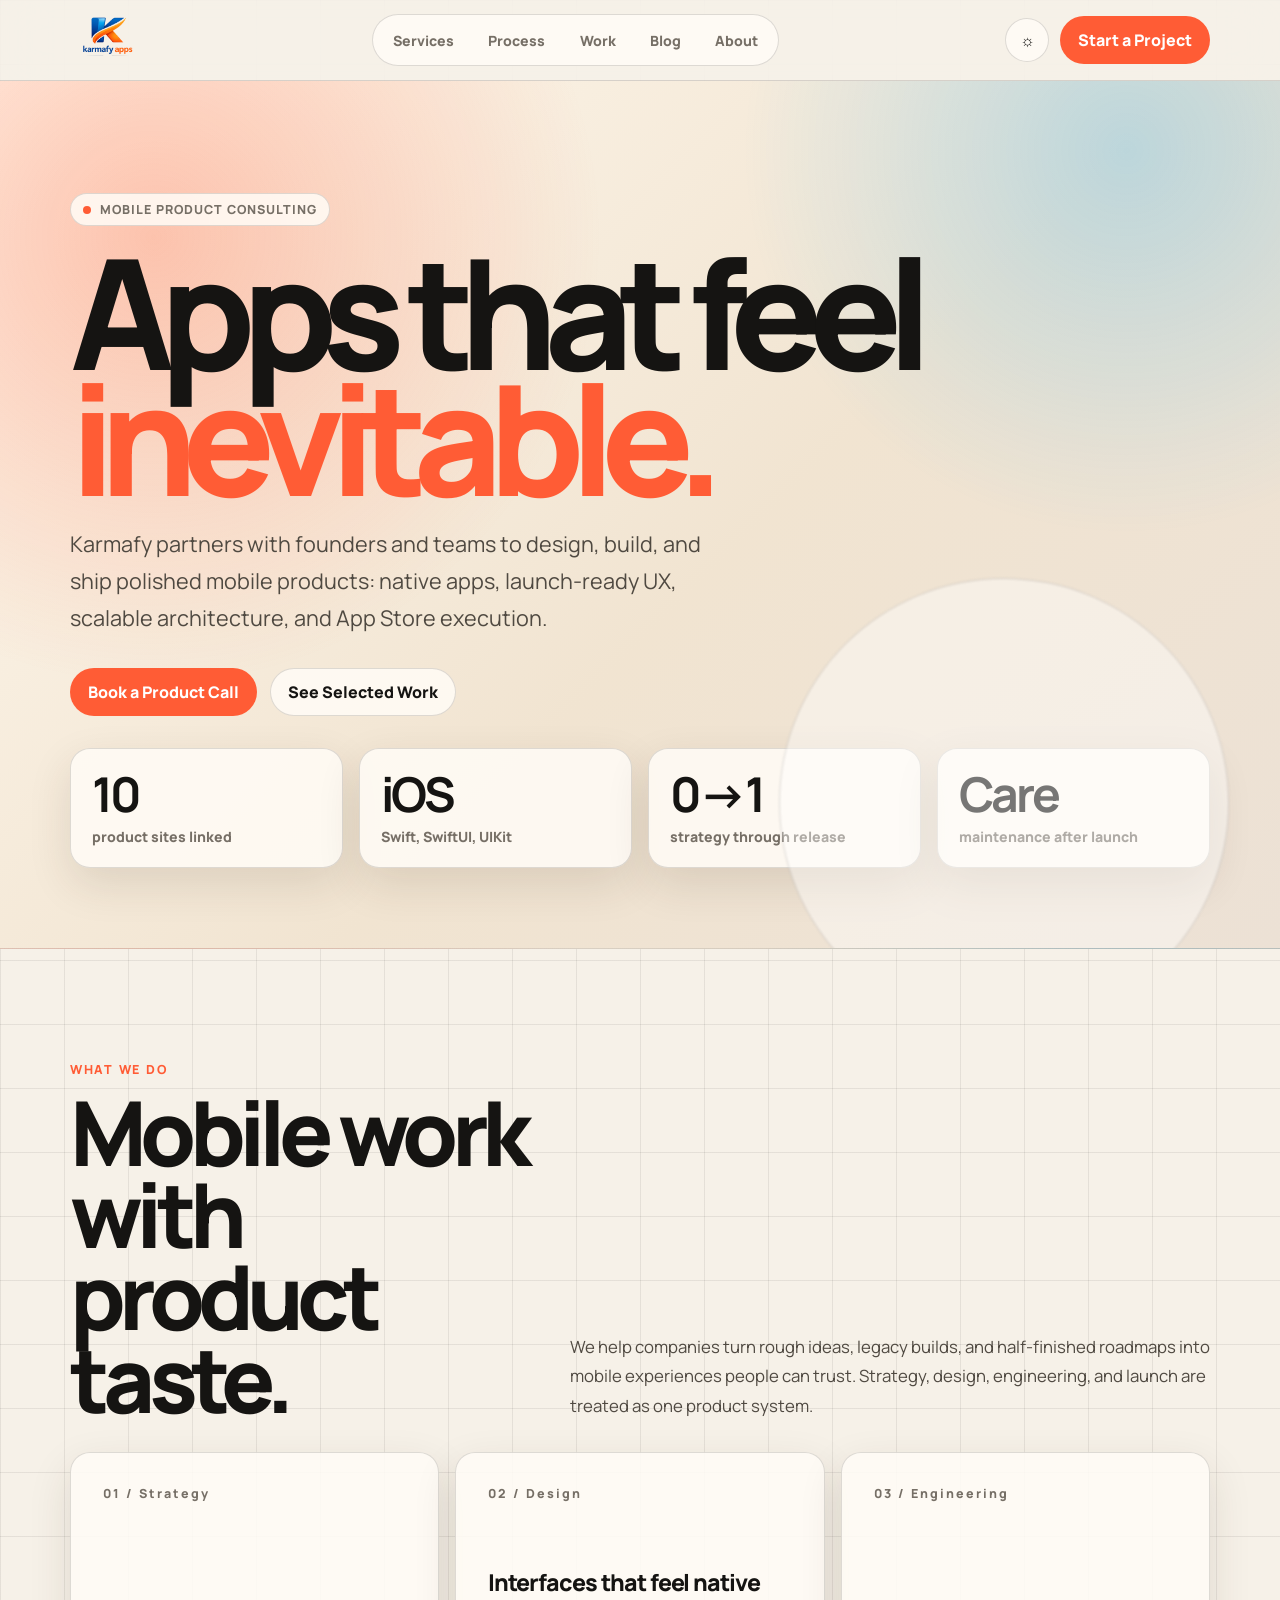
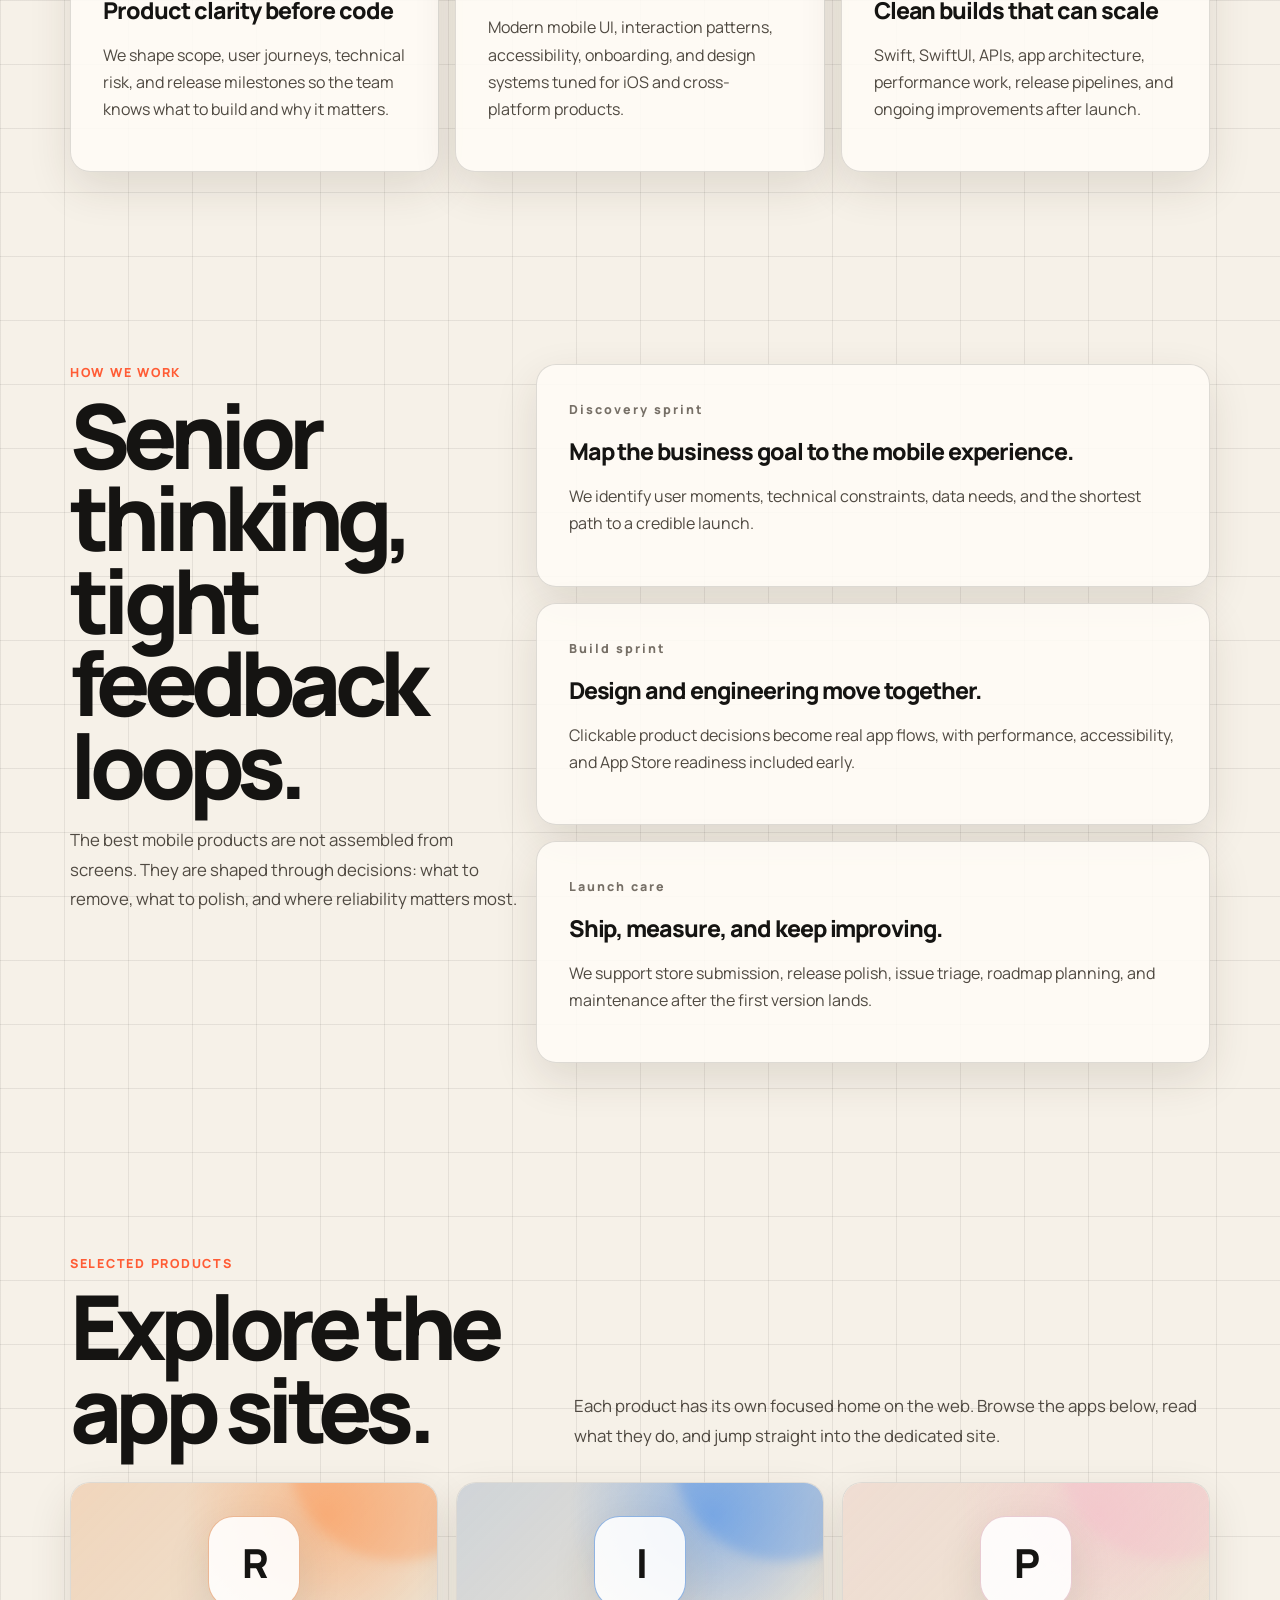
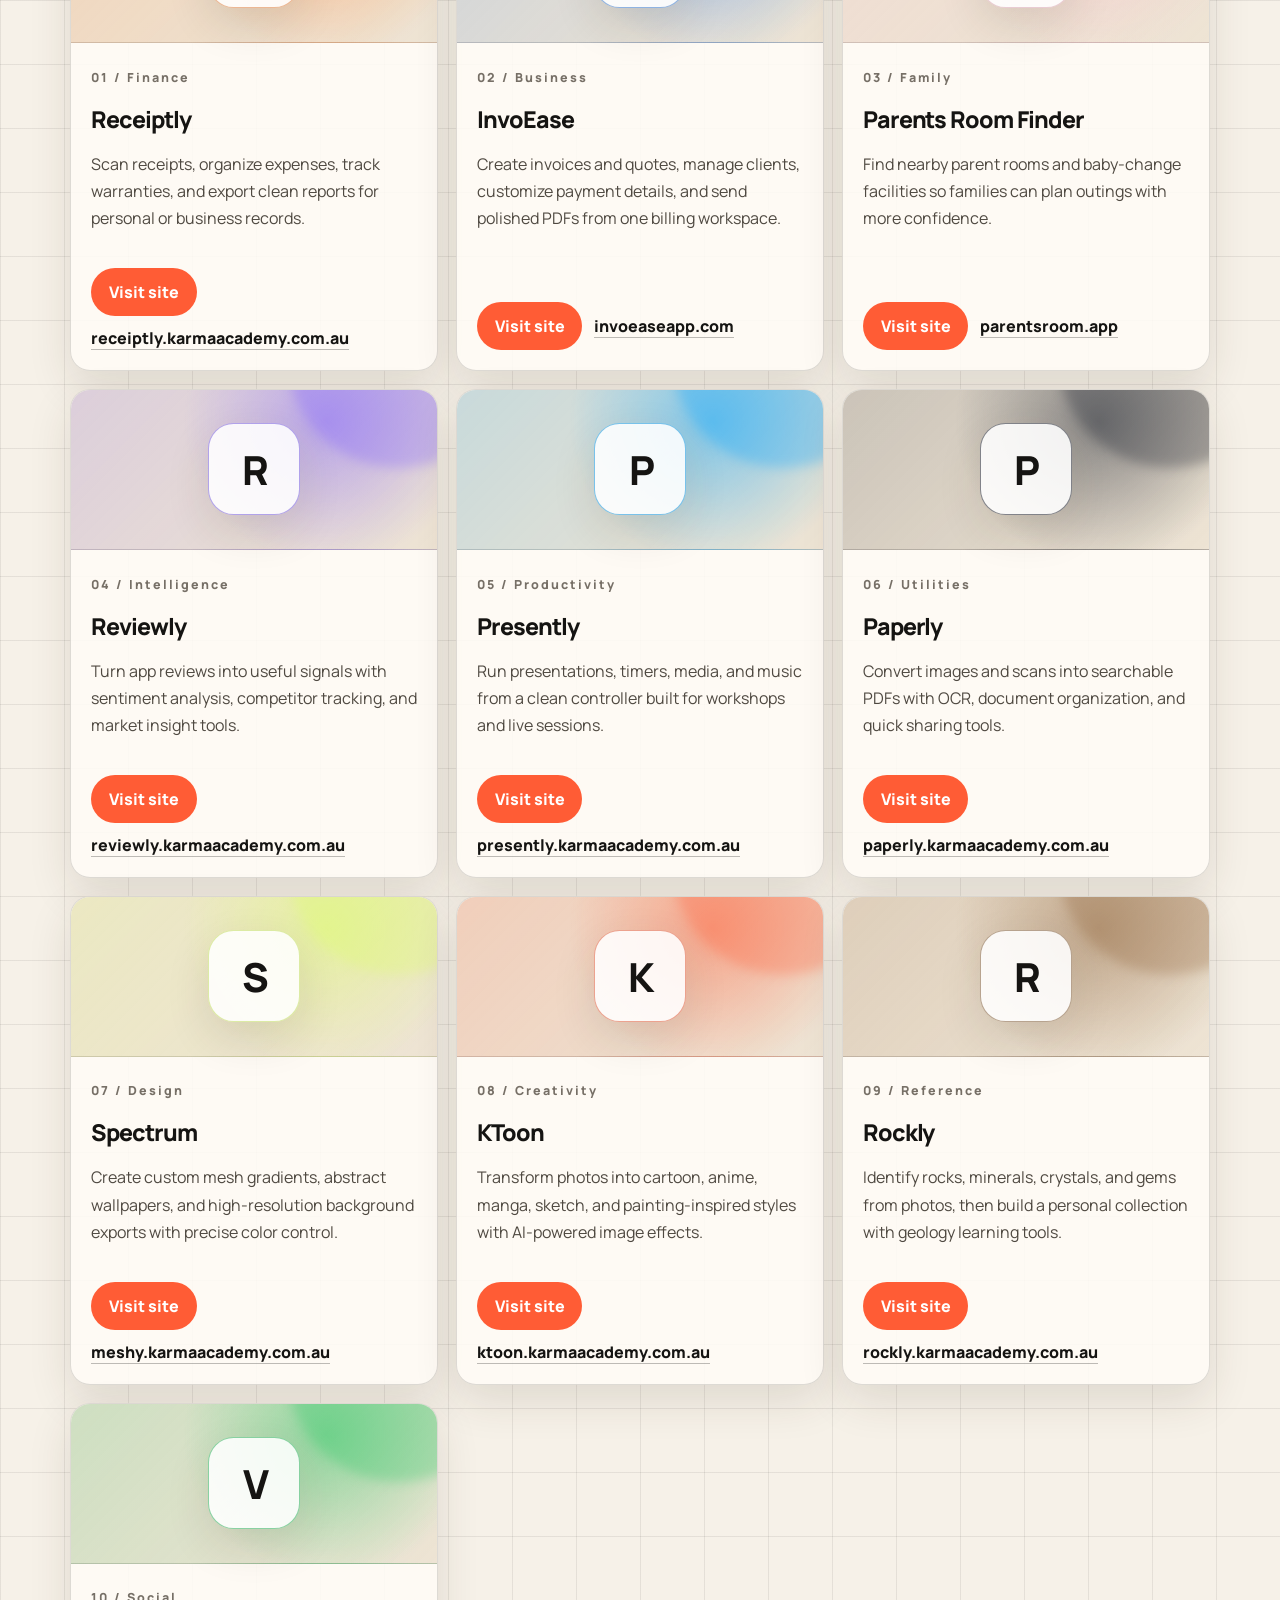
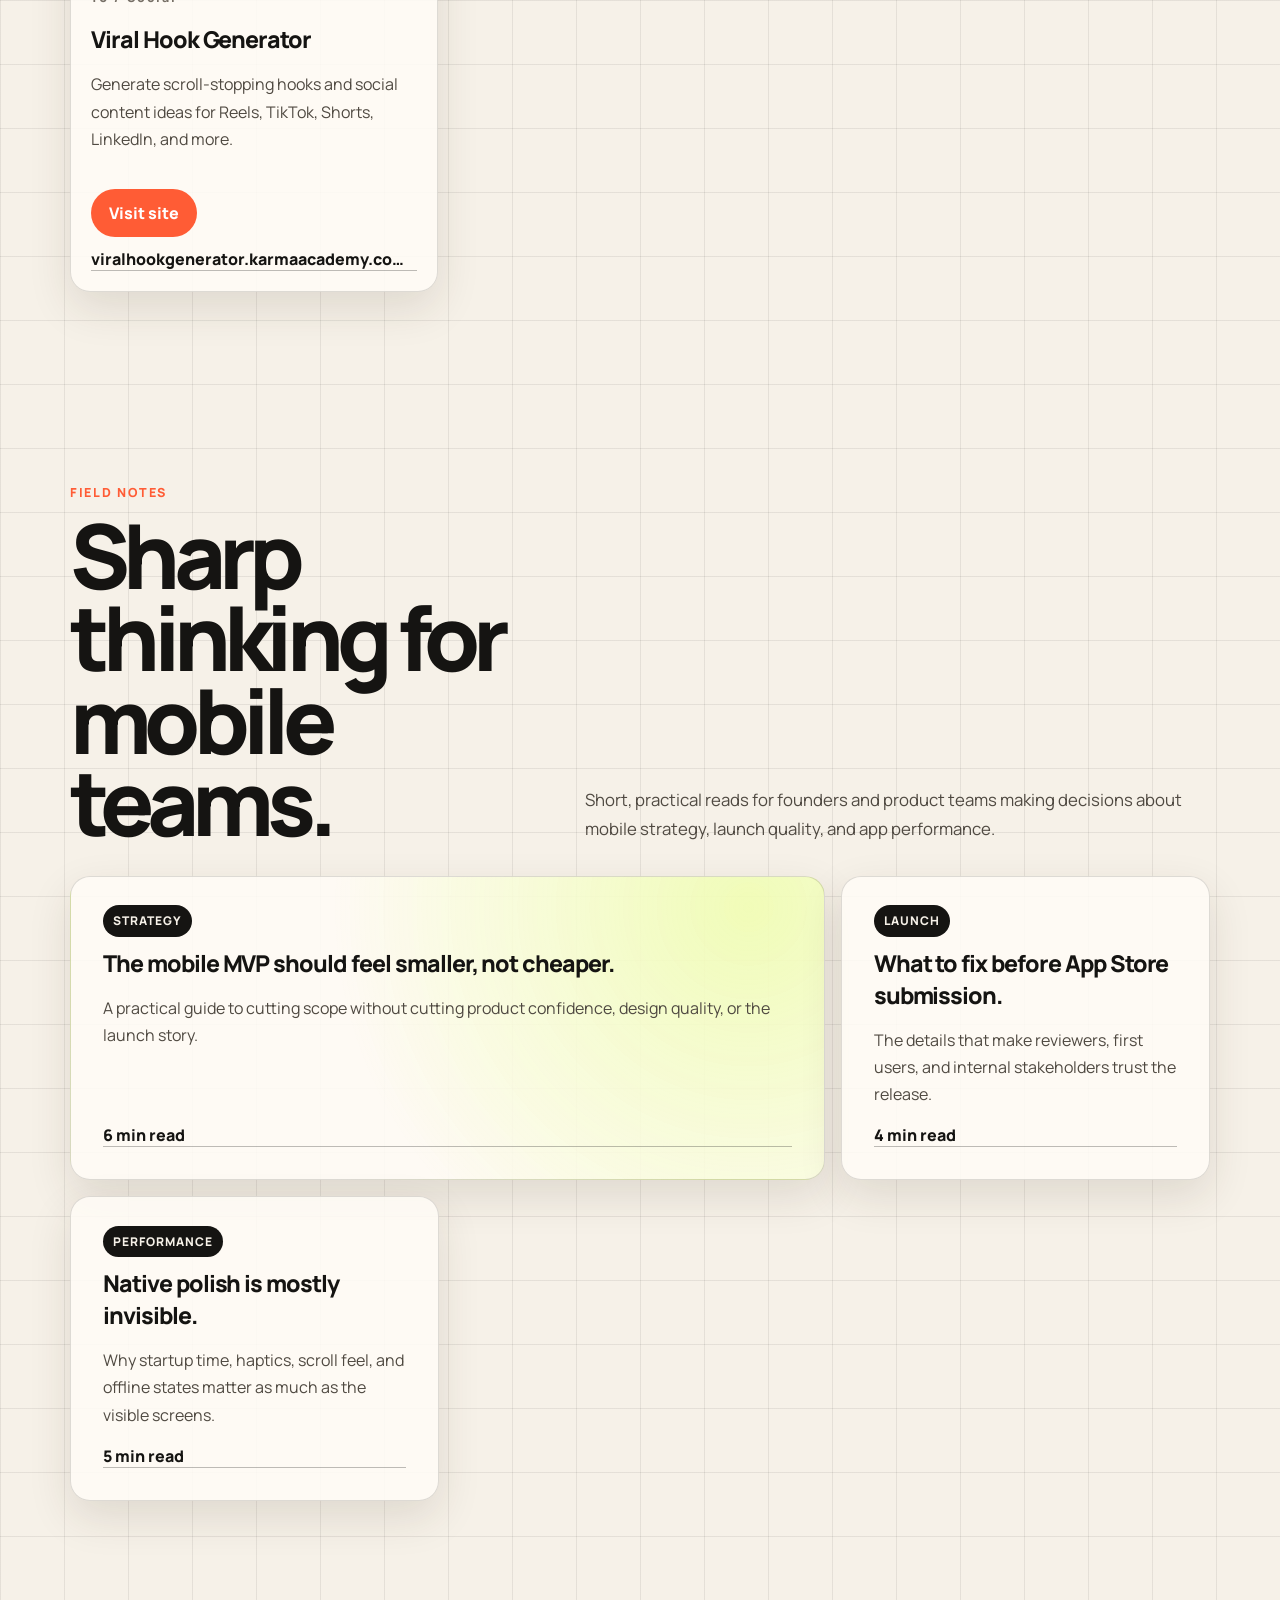
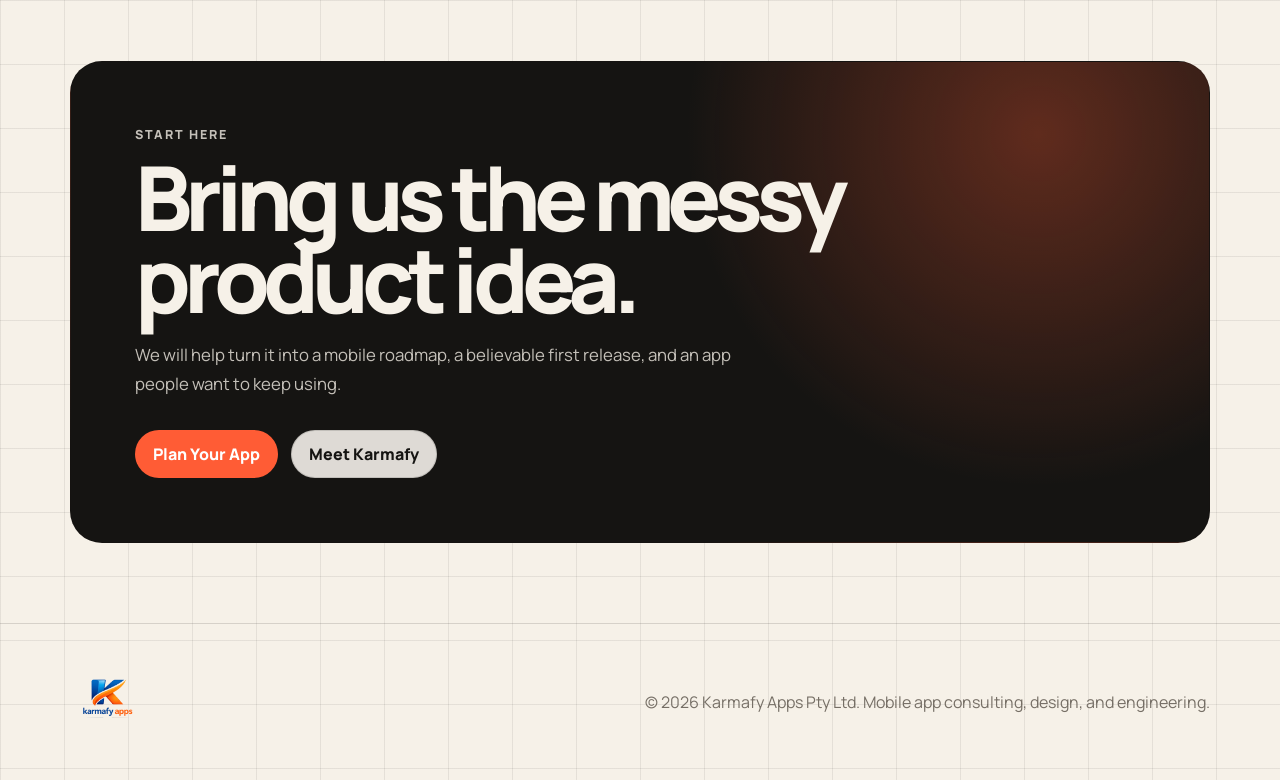
==== commit b677bb01: "Updated site" ====
--- a/index.html
+++ b/index.html
@@ -3,257 +3,355 @@
 <head>
     <meta charset="UTF-8">
     <meta name="viewport" content="width=device-width, initial-scale=1.0">
-    <title>Karmafy - Native iOS App Development</title>
-    <script src="https://cdn.tailwindcss.com"></script>
+    <meta name="description" content="Karmafy designs, builds, and scales premium mobile apps for ambitious companies.">
+    <title>Karmafy Apps Pty Ltd</title>
+    <script>
+        (function () {
+            const savedTheme = localStorage.getItem('karmafy-theme');
+            const prefersDark = window.matchMedia && window.matchMedia('(prefers-color-scheme: dark)').matches;
+            document.documentElement.dataset.theme = savedTheme || (prefersDark ? 'dark' : 'light');
+        })();
+    </script>
+    <link rel="preconnect" href="https://fonts.googleapis.com">
+    <link rel="preconnect" href="https://fonts.gstatic.com" crossorigin>
+    <link href="https://fonts.googleapis.com/css2?family=Manrope:wght@400;600;700;800;900&display=swap" rel="stylesheet">
+    <link rel="icon" type="image/png" href="assets/karmafy-apps-logo.png">
     <link rel="stylesheet" href="style.css">
-    <style>
-        /* Basic animation */
-        @keyframes fadeIn {
-            from { opacity: 0; transform: translateY(20px); }
-            to { opacity: 1; transform: translateY(0); }
-        }
-        .animate-fadeIn {
-            animation: fadeIn 0.8s ease-out forwards;
-        }
-        
-        /* Modern card hover effect */
-        .app-card {
-            transition: all 0.3s ease;
-            position: relative; /* Needed for absolute positioning of icon */
-        }
-        .app-card:hover {
-            transform: translateY(-5px);
-            box-shadow: 0 10px 25px -5px rgba(0, 0, 0, 0.1);
-        }
-        
-        /* Updated screenshot preview styles */
-        .app-screenshots-preview {
-            display: flex;
-            justify-content: center; /* Center the screenshots horizontally */
-            align-items: flex-end; /* Align bottom */
-            gap: 0.5rem; /* Space between screenshots */
-            padding: 0.5rem; /* Padding around the group */
-            height: 16rem; /* h-64 */
-            overflow: hidden; /* Hide overflow */
-            background-color: #e5e7eb; /* gray-200, slightly darker */
-        }
-        .app-screenshot-preview {
-            height: 95%; /* Slightly less than container */
-            max-width: 30%; /* Limit width */
-            object-fit: contain;
-            border-radius: 0.375rem; /* rounded-md */
-            box-shadow: 0 2px 4px rgba(0,0,0,0.1);
-            flex-shrink: 0; /* Prevent shrinking */
-        }
-         /* Style for the middle screenshot to be slightly larger/raised */
-        .app-screenshot-preview:nth-child(2) {
-             height: 100%; /* Full height */
-             transform: scale(1.02); /* Slightly larger */
-             z-index: 10;
-        }
-
-
-        /* App Icon Styling */
-        .app-icon {
-            position: absolute;
-            top: 14rem; /* Adjust based on screenshot height (h-64 = 16rem) - slightly less now */
-            left: 1.5rem; /* Corresponds to p-6 */
-            transform: translateY(-50%);
-            width: 5rem; /* 80px */
-            height: 5rem; /* 80px */
-            border-radius: 1rem; /* Rounded corners */
-            box-shadow: 0 4px 8px rgba(0,0,0,0.2);
-            background-color: white; /* Ensure bg visibility if image has transparency */
-            padding: 0.25rem; /* Small padding */
-            z-index: 20; /* Ensure icon is above screenshots */
-        }
-    </style>
 </head>
-<body class="bg-gray-100 text-gray-800 font-sans">
-
-    <!-- Header & Navigation -->
-    <header class="bg-white shadow-md sticky top-0 z-50">
-        <nav class="container mx-auto px-6 py-4 flex justify-between items-center">
-            <a href="index.html" class="text-2xl font-bold text-indigo-600">Karmafy</a>
-            <ul class="flex space-x-6">
-                <li><a href="index.html" class="text-gray-600 hover:text-indigo-600 font-medium">Home</a></li>
-                <li><a href="about.html" class="text-gray-600 hover:text-indigo-600 font-medium">About Us</a></li>
-                <li><a href="contact.html" class="text-gray-600 hover:text-indigo-600 font-medium">Contact Us</a></li>
-            </ul>
+<body>
+
+    <header class="site-header">
+        <nav class="site-shell site-nav" aria-label="Primary navigation">
+            <a href="index.html" class="brand-mark" aria-label="Karmafy Apps Pty Ltd home">
+                <img src="assets/karmafy-apps-logo.png" alt="Karmafy Apps Pty Ltd" class="brand-logo">
+            </a>
+            <div class="nav-links" aria-label="Page sections">
+                <a href="#services">Services</a>
+                <a href="#process">Process</a>
+                <a href="#apps">Work</a>
+                <a href="#blog">Blog</a>
+                <a href="about.html">About</a>
+            </div>
+            <div class="nav-actions">
+                <button class="theme-toggle" type="button" aria-label="Switch color theme" data-theme-toggle>
+                    <span data-theme-icon>◐</span>
+                </button>
+                <a href="contact.html" class="pill-button primary">Start a Project</a>
+            </div>
         </nav>
     </header>
 
-    <!-- Hero Section -->
-    <section class="bg-indigo-600 text-white py-20 animate-fadeIn">
-        <div class="container mx-auto px-6 text-center">
-            <h1 class="text-4xl md:text-5xl font-bold mb-4">Crafting Exceptional Native iOS Apps</h1>
-            <p class="text-lg md:text-xl mb-8 text-indigo-100">We transform ideas into beautiful, high-performance iOS applications.</p>
-            <a href="contact.html" class="bg-white text-indigo-600 font-semibold py-3 px-8 rounded-full hover:bg-gray-100 transition duration-300">Get In Touch</a>
-        </div>
-    </section>
-
-    <!-- App Showcase Section -->
-    <section id="apps" class="py-16">
-        <div class="container mx-auto px-6">
-            
-            <!-- Live Apps Section -->
-            <div id="live-apps-section">
-                <h2 class="text-3xl font-bold text-center mb-12 animate-fadeIn" style="animation-delay: 0.2s;">Live Apps</h2>
-                <div id="live-apps-grid" class="grid grid-cols-1 md:grid-cols-2 lg:grid-cols-3 gap-x-8 gap-y-12 mb-16">
-                    <!-- Live app cards will be moved here by JS -->
-                </div>
-            </div>
-
-            <!-- Upcoming Apps Section -->
-            <div id="upcoming-apps-section" style="display: none;"> <!-- Initially hidden -->
-                 <h2 class="text-3xl font-bold text-center mb-12 animate-fadeIn" style="animation-delay: 0.3s;">Upcoming Apps</h2>
-                 <div id="upcoming-apps-grid" class="grid grid-cols-1 md:grid-cols-2 lg:grid-cols-3 gap-x-8 gap-y-12">
-                    <!-- Upcoming app cards will be moved here by JS -->
-                </div>
-            </div>
-
-            <!-- Original container - Will be hidden/cleared by JS -->
-            <div id="original-apps-grid" class="grid grid-cols-1 md:grid-cols-2 lg:grid-cols-3 gap-x-8 gap-y-12" style="display: none;"> 
-
-                <!-- KVeo App Card -->
-                <div class="app-card bg-white rounded-xl shadow-lg overflow-hidden animate-fadeIn" style="animation-delay: 0.4s;" data-appname="kveo">
-                    <div class="app-screenshots-preview"> 
-                        <img src="assets/kveo/1.png" alt="KVeo Screenshot 1" class="app-screenshot-preview">
-                        <img src="assets/kveo/2.png" alt="KVeo Screenshot 2" class="app-screenshot-preview">
-                        <img src="assets/kveo/3.png" alt="KVeo Screenshot 3" class="app-screenshot-preview">
-                    </div>
-                    <img src="assets/kveo/appIcon.png" alt="KVeo App Icon" class="app-icon">
-                    <div class="p-6 pt-12"> <!-- Reduced top padding slightly -->
-                        <h3 class="text-xl font-semibold mb-2 mt-2">KVeo - AI Video Generator</h3> <!-- Added mt-2 -->
-                        <p class="text-gray-600 mb-4 text-sm leading-relaxed">Transform text prompts into stunning videos using AI. Supports portrait/landscape, custom duration, and easy sharing.</p>
-                        <div class="flex justify-between items-center mt-4">
-                            <a href="app-detail.html?app=kveo" class="text-sm text-indigo-500 hover:underline">View Details</a>
-                            <a href="#" target="_blank" rel="noopener noreferrer" class="app-store-link inline-block bg-indigo-600 text-white text-sm py-2 px-5 rounded-lg hover:bg-indigo-700 transition duration-300">App Store &rarr;</a>
-                        </div>
-                    </div>
-                </div>
-
-                <!-- Xify App Card -->
-                 <div class="app-card bg-white rounded-xl shadow-lg overflow-hidden animate-fadeIn" style="animation-delay: 0.5s;" data-appname="xify">
-                    <div class="app-screenshots-preview">
-                        <img src="assets/xify/1.png" alt="Xify Screenshot 1" class="app-screenshot-preview">
-                        <img src="assets/xify/2.png" alt="Xify Screenshot 2" class="app-screenshot-preview">
-                        <img src="assets/xify/3.png" alt="Xify Screenshot 3" class="app-screenshot-preview">
-                    </div>
-                    <img src="assets/xify/appIcon.png" alt="Xify App Icon" class="app-icon">
-                    <div class="p-6 pt-12">
-                        <h3 class="text-xl font-semibold mb-2 mt-2">Xify</h3>
-                        <p class="text-gray-600 mb-4 text-sm leading-relaxed">A powerful app for managing and organizing your digital life with intuitive features and seamless integration.</p>
-                         <div class="flex justify-between items-center mt-4">
-                            <a href="app-detail.html?app=xify" class="text-sm text-indigo-500 hover:underline">View Details</a>
-                            <a href="#" target="_blank" rel="noopener noreferrer" class="app-store-link inline-block bg-indigo-600 text-white text-sm py-2 px-5 rounded-lg hover:bg-indigo-700 transition duration-300">App Store &rarr;</a> <!-- Update href -->
-                        </div>
-                    </div>
-                </div>
-
-                <!-- ScanPDF App Card -->
-                 <div class="app-card bg-white rounded-xl shadow-lg overflow-hidden animate-fadeIn" style="animation-delay: 0.6s;" data-appname="scanpdf">
-                    <div class="app-screenshots-preview">
-                        <img src="assets/scanpdf/1.png" alt="ScanPDF Screenshot 1" class="app-screenshot-preview">
-                        <img src="assets/scanpdf/2.png" alt="ScanPDF Screenshot 2" class="app-screenshot-preview">
-                        <img src="assets/scanpdf/3.png" alt="ScanPDF Screenshot 3" class="app-screenshot-preview">
-                    </div>
-                     <img src="assets/scanpdf/appIcon.png" alt="ScanPDF App Icon" class="app-icon">
-                    <div class="p-6 pt-12">
-                        <h3 class="text-xl font-semibold mb-2 mt-2">ScanPDF</h3>
-                        <p class="text-gray-600 mb-4 text-sm leading-relaxed">Scan, edit, and manage your PDF documents with ease. Perfect for professionals and students alike.</p>
-                         <div class="flex justify-between items-center mt-4">
-                            <a href="app-detail.html?app=scanpdf" class="text-sm text-indigo-500 hover:underline">View Details</a>
-                            <a href="#" target="_blank" rel="noopener noreferrer" class="app-store-link inline-block bg-indigo-600 text-white text-sm py-2 px-5 rounded-lg hover:bg-indigo-700 transition duration-300">App Store &rarr;</a> <!-- Update href -->
-                        </div>
-                    </div>
-                </div>
-
-                <!-- Receiptly App Card -->
-                 <div class="app-card bg-white rounded-xl shadow-lg overflow-hidden animate-fadeIn" style="animation-delay: 0.7s;" data-appname="receiptly">
-                    <div class="app-screenshots-preview">
-                        <img src="assets/receiptly/1.png" alt="Receiptly Screenshot 1" class="app-screenshot-preview">
-                        <img src="assets/receiptly/2.png" alt="Receiptly Screenshot 2" class="app-screenshot-preview">
-                        <img src="assets/receiptly/3.png" alt="Receiptly Screenshot 3" class="app-screenshot-preview">
-                    </div>
-                    <img src="assets/receiptly/appIcon.png" alt="Receiptly App Icon" class="app-icon">
-                    <div class="p-6 pt-12">
-                        <h3 class="text-xl font-semibold mb-2 mt-2">Receiptly</h3>
-                        <p class="text-gray-600 mb-4 text-sm leading-relaxed">Track and manage your receipts effortlessly. Perfect for expense management and tax preparation.</p>
-                         <div class="flex justify-between items-center mt-4">
-                            <a href="app-detail.html?app=receiptly" class="text-sm text-indigo-500 hover:underline">View Details</a>
-                            <a href="#" target="_blank" rel="noopener noreferrer" class="app-store-link inline-block bg-indigo-600 text-white text-sm py-2 px-5 rounded-lg hover:bg-indigo-700 transition duration-300">App Store &rarr;</a> <!-- Update href -->
-                        </div>
-                    </div>
-                </div>
-
-                <!-- LandlordsCo App Card -->
-                <div class="app-card bg-white rounded-xl shadow-lg overflow-hidden animate-fadeIn" style="animation-delay: 0.8s;" data-appname="landlordsco">
-                    <div class="app-screenshots-preview">
-                        <img src="assets/landlordsco/1.png" alt="LandlordsCo Screenshot 1" class="app-screenshot-preview">
-                        <img src="assets/landlordsco/2.png" alt="LandlordsCo Screenshot 2" class="app-screenshot-preview">
-                        <img src="assets/landlordsco/3.png" alt="LandlordsCo Screenshot 3" class="app-screenshot-preview">
-                    </div>
-                    <img src="assets/landlordsco/appIcon.png" alt="LandlordsCo App Icon" class="app-icon">
-                    <div class="p-6 pt-12">
-                        <h3 class="text-xl font-semibold mb-2 mt-2">LandlordsCo</h3>
-                        <p class="text-gray-600 mb-4 text-sm leading-relaxed">Property management made simple. Track tenants, manage properties, and handle maintenance requests.</p>
-                        <div class="flex justify-between items-center mt-4">
-                            <a href="app-detail.html?app=landlordsco" class="text-sm text-indigo-500 hover:underline">View Details</a>
-                            <a href="#" target="_blank" rel="noopener noreferrer" class="app-store-link inline-block bg-indigo-600 text-white text-sm py-2 px-5 rounded-lg hover:bg-indigo-700 transition duration-300">App Store &rarr;</a> <!-- Update href -->
-                        </div>
-                    </div>
-                </div>
-
-                <!-- KToon App Card -->
-                 <div class="app-card bg-white rounded-xl shadow-lg overflow-hidden animate-fadeIn" style="animation-delay: 0.9s;" data-appname="ktoon">
-                     <div class="app-screenshots-preview">
-                        <img src="assets/ktoon/1.png" alt="KToon Screenshot 1" class="app-screenshot-preview">
-                        <img src="assets/ktoon/2.png" alt="KToon Screenshot 2" class="app-screenshot-preview">
-                        <img src="assets/ktoon/3.png" alt="KToon Screenshot 3" class="app-screenshot-preview">
-                    </div>
-                    <img src="assets/ktoon/appIcon.png" alt="KToon App Icon" class="app-icon">
-                    <div class="p-6 pt-12">
-                        <h3 class="text-xl font-semibold mb-2 mt-2">KToon</h3>
-                        <p class="text-gray-600 mb-4 text-sm leading-relaxed">Create and share your own cartoons and animations with this powerful mobile animation studio.</p>
-                        <div class="flex justify-between items-center mt-4">
-                            <a href="app-detail.html?app=ktoon" class="text-sm text-indigo-500 hover:underline">View Details</a>
-                            <a href="#" target="_blank" rel="noopener noreferrer" class="app-store-link inline-block bg-indigo-600 text-white text-sm py-2 px-5 rounded-lg hover:bg-indigo-700 transition duration-300">App Store &rarr;</a> <!-- Update href -->
-                        </div>
-                    </div>
-                </div>
-
-                <!-- Invoease App Card -->
-                 <div class="app-card bg-white rounded-xl shadow-lg overflow-hidden animate-fadeIn" style="animation-delay: 1.0s;" data-appname="invoease">
-                     <div class="app-screenshots-preview">
-                        <img src="assets/invoease/1.png" alt="Invoease Screenshot 1" class="app-screenshot-preview">
-                        <img src="assets/invoease/2.png" alt="Invoease Screenshot 2" class="app-screenshot-preview">
-                        <img src="assets/invoease/3.png" alt="Invoease Screenshot 3" class="app-screenshot-preview">
-                    </div>
-                    <img src="assets/invoease/appIcon.png" alt="Invoease App Icon" class="app-icon">
-                    <div class="p-6 pt-12">
-                        <h3 class="text-xl font-semibold mb-2 mt-2">Invoease</h3>
-                        <p class="text-gray-600 mb-4 text-sm leading-relaxed">Streamline your invoicing process with this professional invoice management solution.</p>
-                         <div class="flex justify-between items-center mt-4">
-                            <a href="app-detail.html?app=invoease" class="text-sm text-indigo-500 hover:underline">View Details</a>
-                            <a href="#" target="_blank" rel="noopener noreferrer" class="app-store-link inline-block bg-indigo-600 text-white text-sm py-2 px-5 rounded-lg hover:bg-indigo-700 transition duration-300">App Store &rarr;</a> <!-- Update href -->
-                        </div>
-                    </div>
-                </div>
-
-            </div>
-        </div>
-    </section>
-
-    <!-- Footer -->
-    <footer class="bg-gray-800 text-gray-300 py-8 mt-16">
-        <div class="container mx-auto px-6 text-center">
-            <p>&copy; 2024 Karmafy. All rights reserved.</p>
-            <p class="text-sm text-gray-500 mt-2">Specializing in Native iOS App Development</p>
+    <main>
+        <section class="hero">
+            <div class="site-shell hero-grid">
+                <div class="animate-fadeIn">
+                    <div class="eyebrow">Mobile product consulting</div>
+                    <h1 class="hero-title">Apps that feel <span>inevitable.</span></h1>
+                    <p class="hero-copy">
+                        Karmafy partners with founders and teams to design, build, and ship polished mobile products: native apps, launch-ready UX, scalable architecture, and App Store execution.
+                    </p>
+                    <div class="hero-actions">
+                        <a href="contact.html" class="pill-button primary">Book a Product Call</a>
+                        <a href="#apps" class="pill-button">See Selected Work</a>
+                    </div>
+                </div>
+            </div>
+
+            <div class="site-shell metric-strip" aria-label="Karmafy capabilities">
+                <div class="metric-card">
+                    <strong>10</strong>
+                    <span>product sites linked</span>
+                </div>
+                <div class="metric-card">
+                    <strong>iOS</strong>
+                    <span>Swift, SwiftUI, UIKit</span>
+                </div>
+                <div class="metric-card">
+                    <strong>0→1</strong>
+                    <span>strategy through release</span>
+                </div>
+                <div class="metric-card">
+                    <strong>Care</strong>
+                    <span>maintenance after launch</span>
+                </div>
+            </div>
+        </section>
+
+        <section id="services" class="section">
+            <div class="site-shell">
+                <div class="split-heading">
+                    <div>
+                        <p class="section-kicker">What we do</p>
+                        <h2 class="section-heading">Mobile work with product taste.</h2>
+                    </div>
+                    <p class="section-intro">
+                        We help companies turn rough ideas, legacy builds, and half-finished roadmaps into mobile experiences people can trust. Strategy, design, engineering, and launch are treated as one product system.
+                    </p>
+                </div>
+
+                <div class="services-grid">
+                    <article class="service-card">
+                        <span class="card-index">01 / Strategy</span>
+                        <div>
+                            <h3>Product clarity before code</h3>
+                            <p>We shape scope, user journeys, technical risk, and release milestones so the team knows what to build and why it matters.</p>
+                        </div>
+                    </article>
+                    <article class="service-card">
+                        <span class="card-index">02 / Design</span>
+                        <div>
+                            <h3>Interfaces that feel native</h3>
+                            <p>Modern mobile UI, interaction patterns, accessibility, onboarding, and design systems tuned for iOS and cross-platform products.</p>
+                        </div>
+                    </article>
+                    <article class="service-card">
+                        <span class="card-index">03 / Engineering</span>
+                        <div>
+                            <h3>Clean builds that can scale</h3>
+                            <p>Swift, SwiftUI, APIs, app architecture, performance work, release pipelines, and ongoing improvements after launch.</p>
+                        </div>
+                    </article>
+                </div>
+            </div>
+        </section>
+
+        <section id="process" class="section compact">
+            <div class="site-shell process-grid">
+                <div>
+                    <p class="section-kicker">How we work</p>
+                    <h2 class="section-heading">Senior thinking, tight feedback loops.</h2>
+                    <p class="section-intro">
+                        The best mobile products are not assembled from screens. They are shaped through decisions: what to remove, what to polish, and where reliability matters most.
+                    </p>
+                </div>
+                <div class="process-list">
+                    <article class="process-card">
+                        <span class="card-index">Discovery sprint</span>
+                        <h3>Map the business goal to the mobile experience.</h3>
+                        <p>We identify user moments, technical constraints, data needs, and the shortest path to a credible launch.</p>
+                    </article>
+                    <article class="process-card">
+                        <span class="card-index">Build sprint</span>
+                        <h3>Design and engineering move together.</h3>
+                        <p>Clickable product decisions become real app flows, with performance, accessibility, and App Store readiness included early.</p>
+                    </article>
+                    <article class="process-card">
+                        <span class="card-index">Launch care</span>
+                        <h3>Ship, measure, and keep improving.</h3>
+                        <p>We support store submission, release polish, issue triage, roadmap planning, and maintenance after the first version lands.</p>
+                    </article>
+                </div>
+            </div>
+        </section>
+
+        <section id="apps" class="section">
+            <div class="site-shell">
+                <div class="split-heading">
+                    <div>
+                        <p class="section-kicker">Selected products</p>
+                        <h2 class="section-heading">Explore the app sites.</h2>
+                    </div>
+                    <p class="section-intro">
+                        Each product has its own focused home on the web. Browse the apps below, read what they do, and jump straight into the dedicated site.
+                    </p>
+                </div>
+                <div class="app-grid site-directory">
+                    <a class="app-card app-site-card" href="https://receiptly.karmaacademy.com.au/" target="_blank" rel="noopener noreferrer" style="--card-accent: #ff8a3d;">
+                        <div class="app-site-mark" aria-hidden="true"><span>R</span></div>
+                        <div class="app-body">
+                            <span class="card-index">01 / Finance</span>
+                            <h3>Receiptly</h3>
+                            <p>Scan receipts, organize expenses, track warranties, and export clean reports for personal or business records.</p>
+                        </div>
+                        <div class="app-actions">
+                            <span class="pill-button primary">Visit site</span>
+                            <span class="text-link">receiptly.karmaacademy.com.au</span>
+                        </div>
+                    </a>
+                    <a class="app-card app-site-card" href="https://invoeaseapp.com" target="_blank" rel="noopener noreferrer" style="--card-accent: #2f80ed;">
+                        <div class="app-site-mark" aria-hidden="true"><span>I</span></div>
+                        <div class="app-body">
+                            <span class="card-index">02 / Business</span>
+                            <h3>InvoEase</h3>
+                            <p>Create invoices and quotes, manage clients, customize payment details, and send polished PDFs from one billing workspace.</p>
+                        </div>
+                        <div class="app-actions">
+                            <span class="pill-button primary">Visit site</span>
+                            <span class="text-link">invoeaseapp.com</span>
+                        </div>
+                    </a>
+                    <a class="app-card app-site-card" href="https://parentsroom.app" target="_blank" rel="noopener noreferrer" style="--card-accent: #f6b7c8;">
+                        <div class="app-site-mark" aria-hidden="true"><span>P</span></div>
+                        <div class="app-body">
+                            <span class="card-index">03 / Family</span>
+                            <h3>Parents Room Finder</h3>
+                            <p>Find nearby parent rooms and baby-change facilities so families can plan outings with more confidence.</p>
+                        </div>
+                        <div class="app-actions">
+                            <span class="pill-button primary">Visit site</span>
+                            <span class="text-link">parentsroom.app</span>
+                        </div>
+                    </a>
+                    <a class="app-card app-site-card" href="https://reviewly.karmaacademy.com.au" target="_blank" rel="noopener noreferrer" style="--card-accent: #7c5cff;">
+                        <div class="app-site-mark" aria-hidden="true"><span>R</span></div>
+                        <div class="app-body">
+                            <span class="card-index">04 / Intelligence</span>
+                            <h3>Reviewly</h3>
+                            <p>Turn app reviews into useful signals with sentiment analysis, competitor tracking, and market insight tools.</p>
+                        </div>
+                        <div class="app-actions">
+                            <span class="pill-button primary">Visit site</span>
+                            <span class="text-link">reviewly.karmaacademy.com.au</span>
+                        </div>
+                    </a>
+                    <a class="app-card app-site-card" href="https://presently.karmaacademy.com.au" target="_blank" rel="noopener noreferrer" style="--card-accent: #00a3ff;">
+                        <div class="app-site-mark" aria-hidden="true"><span>P</span></div>
+                        <div class="app-body">
+                            <span class="card-index">05 / Productivity</span>
+                            <h3>Presently</h3>
+                            <p>Run presentations, timers, media, and music from a clean controller built for workshops and live sessions.</p>
+                        </div>
+                        <div class="app-actions">
+                            <span class="pill-button primary">Visit site</span>
+                            <span class="text-link">presently.karmaacademy.com.au</span>
+                        </div>
+                    </a>
+                    <a class="app-card app-site-card" href="https://paperly.karmaacademy.com.au" target="_blank" rel="noopener noreferrer" style="--card-accent: #111827;">
+                        <div class="app-site-mark" aria-hidden="true"><span>P</span></div>
+                        <div class="app-body">
+                            <span class="card-index">06 / Utilities</span>
+                            <h3>Paperly</h3>
+                            <p>Convert images and scans into searchable PDFs with OCR, document organization, and quick sharing tools.</p>
+                        </div>
+                        <div class="app-actions">
+                            <span class="pill-button primary">Visit site</span>
+                            <span class="text-link">paperly.karmaacademy.com.au</span>
+                        </div>
+                    </a>
+                    <a class="app-card app-site-card" href="https://meshy.karmaacademy.com.au/privacypolicy/" target="_blank" rel="noopener noreferrer" style="--card-accent: #dcff63;">
+                        <div class="app-site-mark" aria-hidden="true"><span>S</span></div>
+                        <div class="app-body">
+                            <span class="card-index">07 / Design</span>
+                            <h3>Spectrum</h3>
+                            <p>Create custom mesh gradients, abstract wallpapers, and high-resolution background exports with precise color control.</p>
+                        </div>
+                        <div class="app-actions">
+                            <span class="pill-button primary">Visit site</span>
+                            <span class="text-link">meshy.karmaacademy.com.au</span>
+                        </div>
+                    </a>
+                    <a class="app-card app-site-card" href="https://ktoon.karmaacademy.com.au" target="_blank" rel="noopener noreferrer" style="--card-accent: #ff5c35;">
+                        <div class="app-site-mark" aria-hidden="true"><span>K</span></div>
+                        <div class="app-body">
+                            <span class="card-index">08 / Creativity</span>
+                            <h3>KToon</h3>
+                            <p>Transform photos into cartoon, anime, manga, sketch, and painting-inspired styles with AI-powered image effects.</p>
+                        </div>
+                        <div class="app-actions">
+                            <span class="pill-button primary">Visit site</span>
+                            <span class="text-link">ktoon.karmaacademy.com.au</span>
+                        </div>
+                    </a>
+                    <a class="app-card app-site-card" href="https://rockly.karmaacademy.com.au" target="_blank" rel="noopener noreferrer" style="--card-accent: #8b5e34;">
+                        <div class="app-site-mark" aria-hidden="true"><span>R</span></div>
+                        <div class="app-body">
+                            <span class="card-index">09 / Reference</span>
+                            <h3>Rockly</h3>
+                            <p>Identify rocks, minerals, crystals, and gems from photos, then build a personal collection with geology learning tools.</p>
+                        </div>
+                        <div class="app-actions">
+                            <span class="pill-button primary">Visit site</span>
+                            <span class="text-link">rockly.karmaacademy.com.au</span>
+                        </div>
+                    </a>
+                    <a class="app-card app-site-card" href="https://viralhookgenerator.karmaacademy.com.au" target="_blank" rel="noopener noreferrer" style="--card-accent: #22c55e;">
+                        <div class="app-site-mark" aria-hidden="true"><span>V</span></div>
+                        <div class="app-body">
+                            <span class="card-index">10 / Social</span>
+                            <h3>Viral Hook Generator</h3>
+                            <p>Generate scroll-stopping hooks and social content ideas for Reels, TikTok, Shorts, LinkedIn, and more.</p>
+                        </div>
+                        <div class="app-actions">
+                            <span class="pill-button primary">Visit site</span>
+                            <span class="text-link">viralhookgenerator.karmaacademy.com.au</span>
+                        </div>
+                    </a>
+                </div>
+            </div>
+        </section>
+
+        <section id="blog" class="section compact">
+            <div class="site-shell">
+                <div class="split-heading">
+                    <div>
+                        <p class="section-kicker">Field notes</p>
+                        <h2 class="section-heading">Sharp thinking for mobile teams.</h2>
+                    </div>
+                    <p class="section-intro">
+                        Short, practical reads for founders and product teams making decisions about mobile strategy, launch quality, and app performance.
+                    </p>
+                </div>
+                <div class="blog-grid">
+                    <article class="blog-card featured">
+                        <div>
+                            <span class="blog-tag">Strategy</span>
+                            <h3>The mobile MVP should feel smaller, not cheaper.</h3>
+                            <p>A practical guide to cutting scope without cutting product confidence, design quality, or the launch story.</p>
+                        </div>
+                        <span class="text-link">6 min read</span>
+                    </article>
+                    <article class="blog-card">
+                        <div>
+                            <span class="blog-tag">Launch</span>
+                            <h3>What to fix before App Store submission.</h3>
+                            <p>The details that make reviewers, first users, and internal stakeholders trust the release.</p>
+                        </div>
+                        <span class="text-link">4 min read</span>
+                    </article>
+                    <article class="blog-card">
+                        <div>
+                            <span class="blog-tag">Performance</span>
+                            <h3>Native polish is mostly invisible.</h3>
+                            <p>Why startup time, haptics, scroll feel, and offline states matter as much as the visible screens.</p>
+                        </div>
+                        <span class="text-link">5 min read</span>
+                    </article>
+                </div>
+            </div>
+        </section>
+
+        <section class="section compact">
+            <div class="site-shell">
+                <div class="cta-panel">
+                    <p class="section-kicker">Start here</p>
+                    <h2 class="section-heading">Bring us the messy product idea.</h2>
+                    <p class="section-intro">
+                        We will help turn it into a mobile roadmap, a believable first release, and an app people want to keep using.
+                    </p>
+                    <div class="hero-actions">
+                        <a href="contact.html" class="pill-button primary">Plan Your App</a>
+                        <a href="about.html" class="pill-button">Meet Karmafy</a>
+                    </div>
+                </div>
+            </div>
+        </section>
+    </main>
+
+    <footer class="site-footer">
+        <div class="site-shell footer-grid">
+            <a href="index.html" class="brand-mark" aria-label="Karmafy Apps Pty Ltd home">
+                <img src="assets/karmafy-apps-logo.png" alt="Karmafy Apps Pty Ltd" class="brand-logo">
+            </a>
+            <p>&copy; 2026 Karmafy Apps Pty Ltd. Mobile app consulting, design, and engineering.</p>
         </div>
     </footer>
 
-    <script src="scripts/home.js" defer></script>
-
+    <script>
+        document.addEventListener('DOMContentLoaded', () => {
+            window.KarmafyTheme?.init();
+            window.KarmafyEmail?.init();
+        });
+    </script>
+    <script src="site.js"></script>
 </body>
 </html> 
